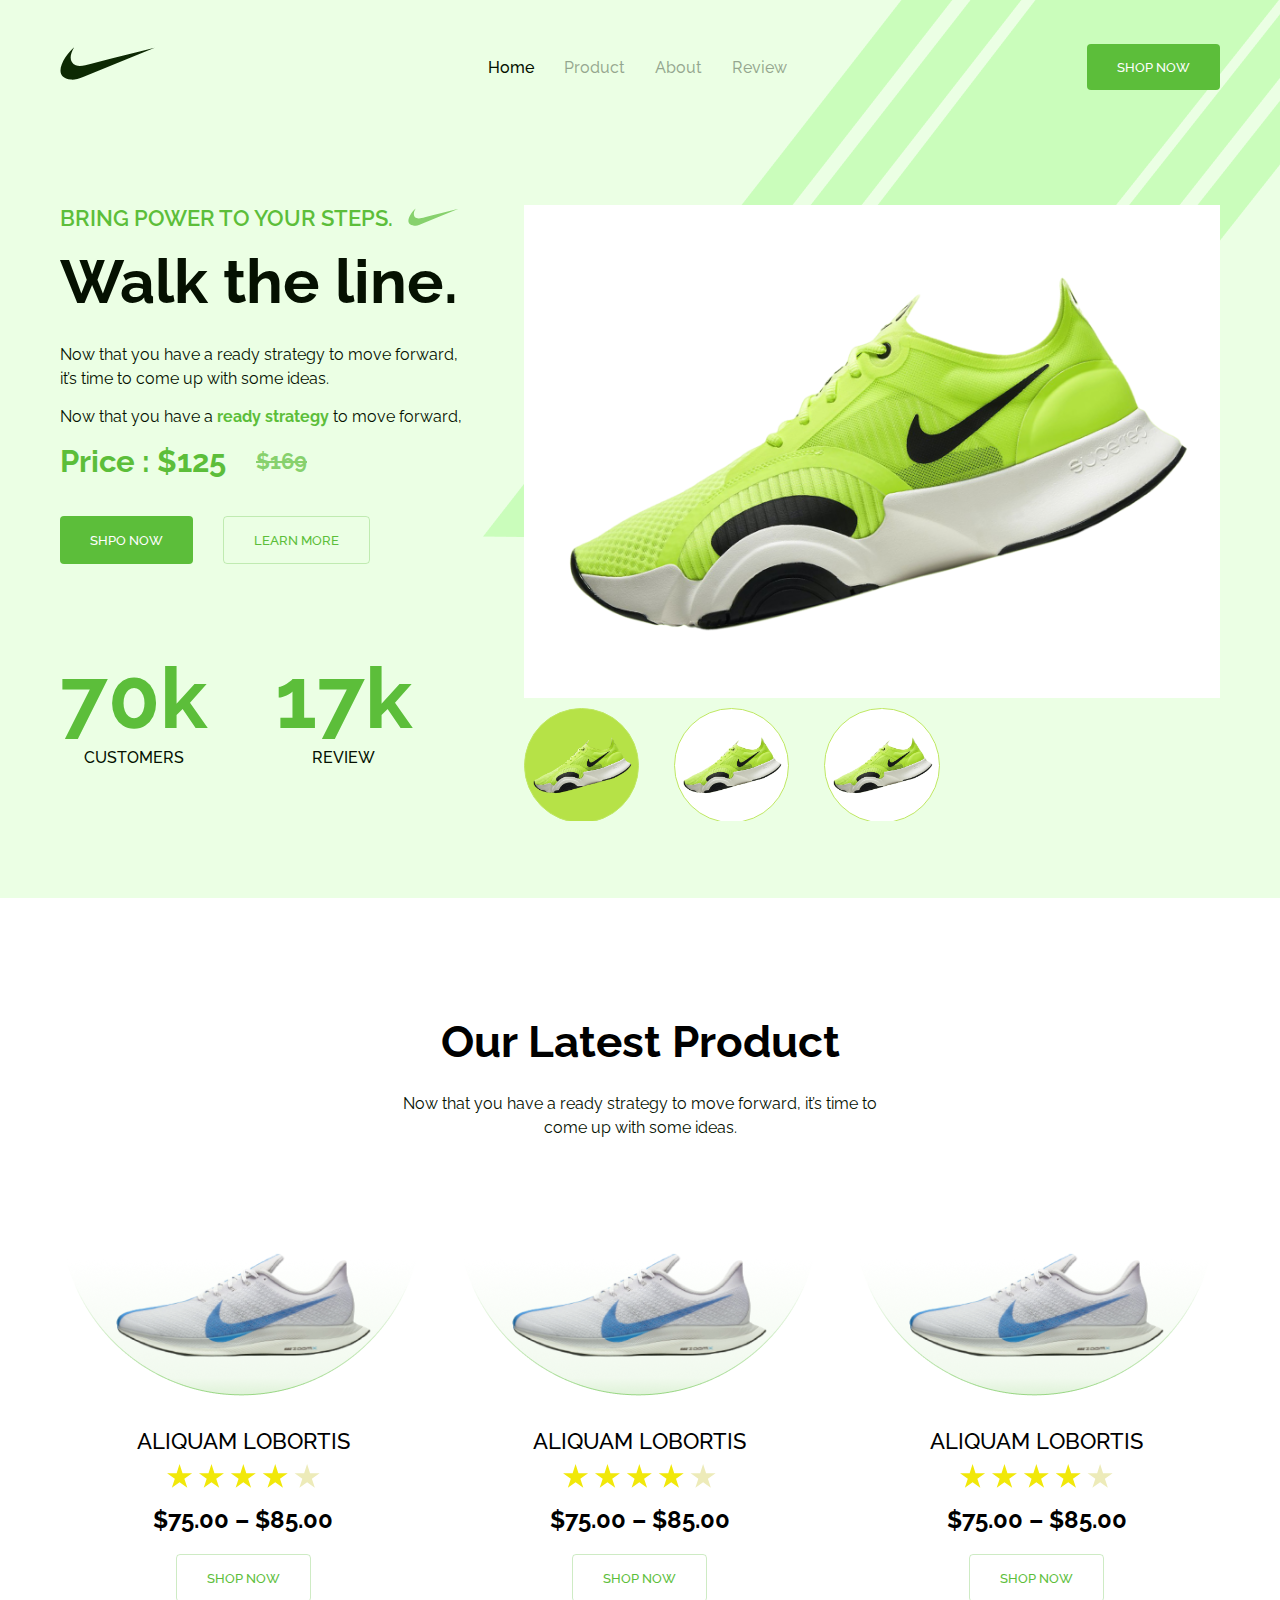
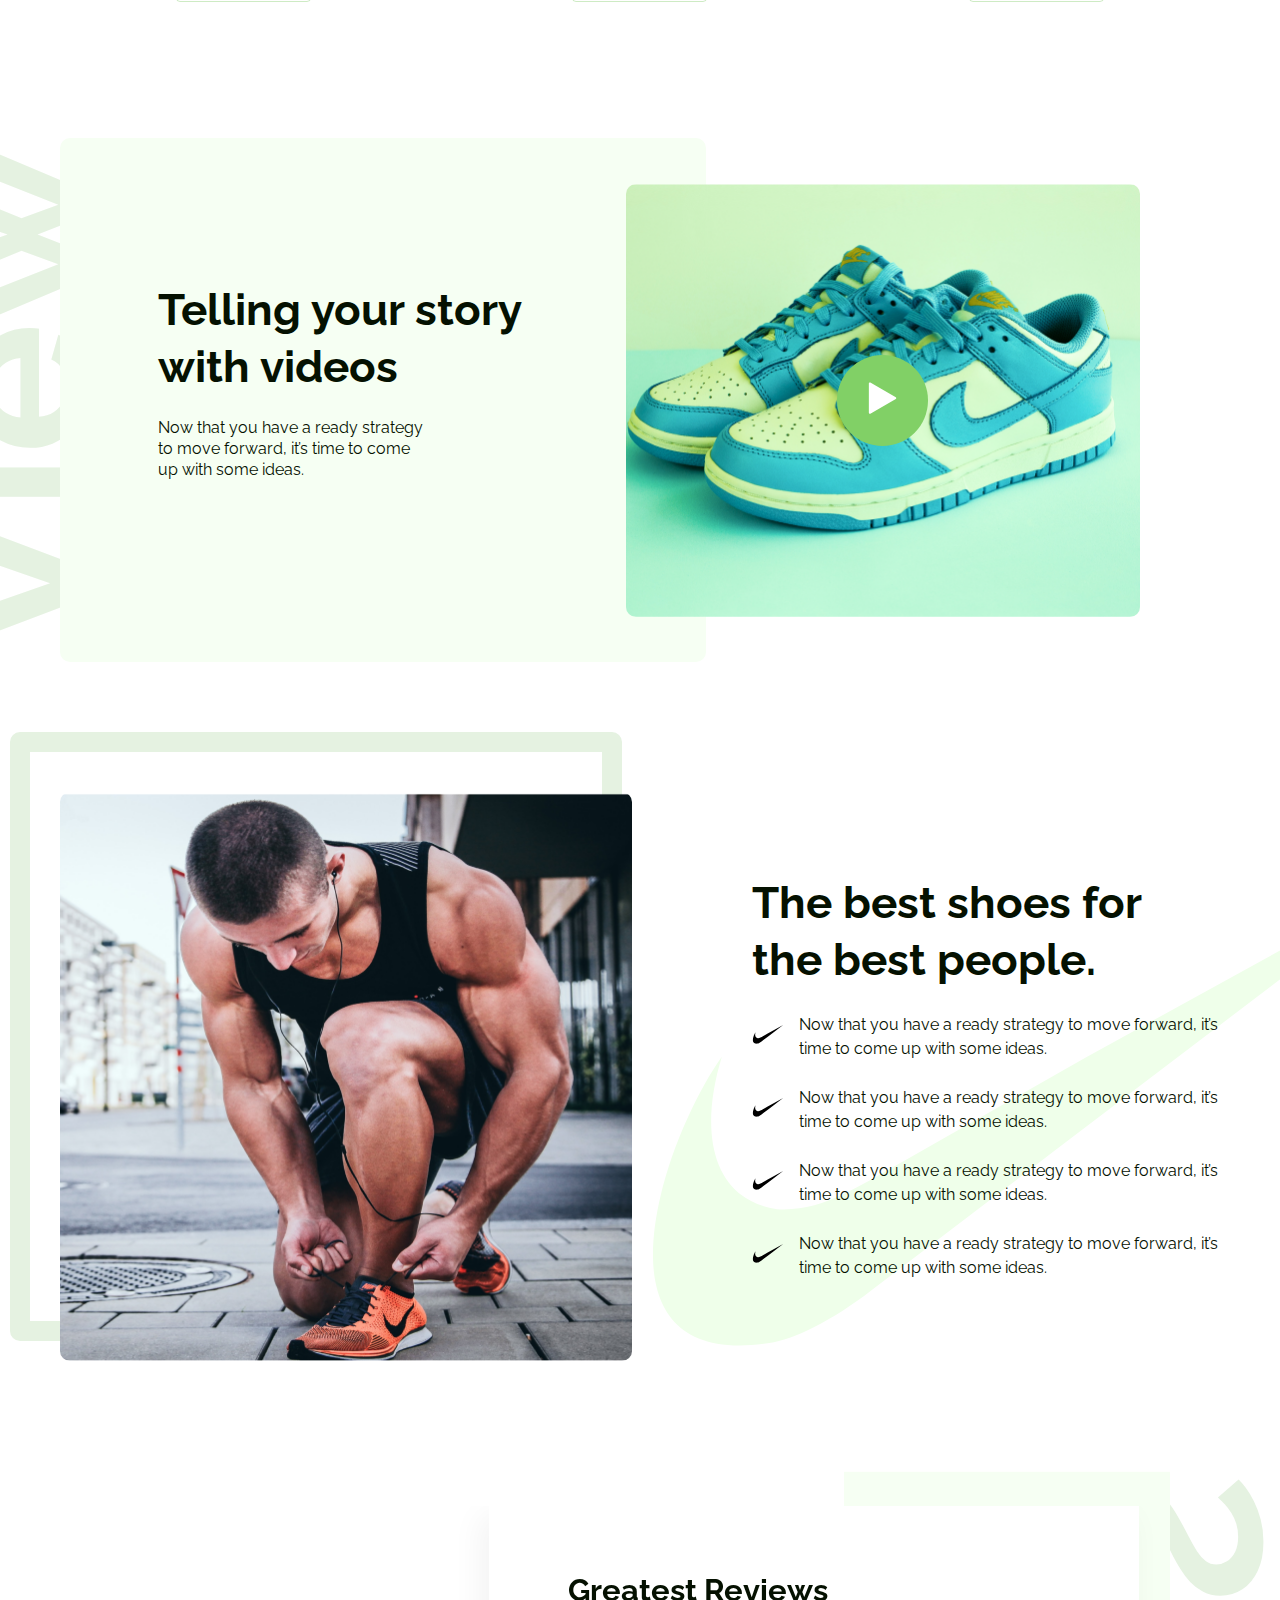
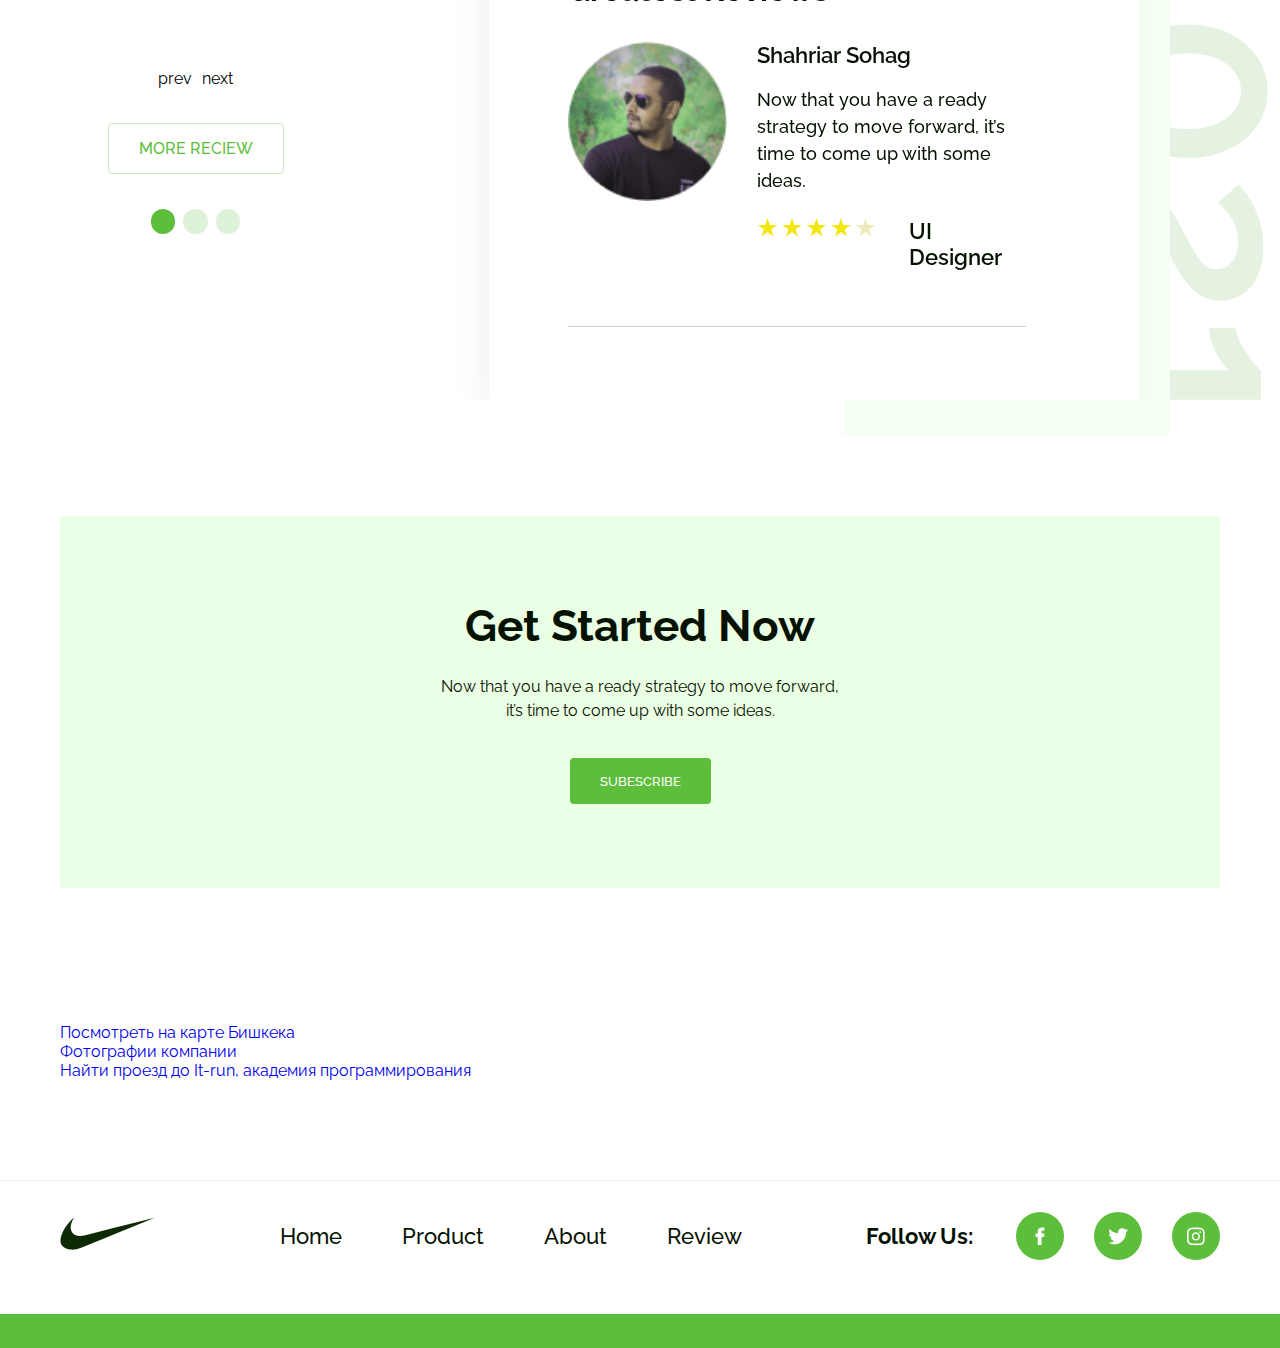
==== index.html @ 2bfaf0e1 "first commit" ====
<!doctype html>
<html lang="en">
<head>
    <meta charset="UTF-8">
    <meta name="viewport"
          content="width=device-width, user-scalable=no, initial-scale=1.0, maximum-scale=1.0, minimum-scale=1.0">
    <meta http-equiv="X-UA-Compatible" content="ie=edge">
    <title>Nike</title>
    <link
            rel="stylesheet"
            href="https://cdn.jsdelivr.net/npm/swiper@10/swiper-bundle.min.css"
    />
    <link rel="stylesheet" href="./src/styles/style.css">
</head>
<body>

<header class="header">
    <div class="container">
        <nav class="header__nav">
            <h1 class="header__title">
                <img src="./src/assets/logo.svg" alt="Nike">
            </h1>

            <div class="header__burger-menu">
                <div class="header__links">
                    <a href="#" class="header__link active">Home</a>
                    <a href="#" class="header__link">Product</a>
                    <a href="#" class="header__link">About</a>
                    <a href="#" class="header__link">Review</a>
                </div>

                <button class="header__btn button">Shop now</button>
            </div>

            <div class="header__burger">
                <span></span>
            </div>
        </nav>
    </div>
</header>

<main>
    <section class="begin">
        <img src="./src/assets/begin-el.png" alt="begin" class="begin__el">
        <div class="container">
            <div class="begin__content">
                <div class="begin__info">
                    <p class="begin__suptitle">
                        Bring power to your steps.
                        <span>
                            <svg width="51" height="18" viewBox="0 0 51 18" fill="none" xmlns="http://www.w3.org/2000/svg">
<path d="M28.6036 6.15476L25.4862 6.97332L16.8365 9.23768C13.7818 9.99351 11.1097 11.0002 8.53487 10.119C5.03484 8.60729 5.09756 4.67446 7.70691 0.490723C3.09351 4.29811 -5.2081 16.473 6.01962 17.7024C7.44974 17.8905 9.99636 17.3887 12.7625 16.2252L25.4862 11.0034L50.5823 0.741621L28.6036 6.15476Z" fill="#87D16D"/>
</svg>

                        </span>
                    </p>
                    <h2 class="begin__title">
                        Walk the line.
                    </h2>
                    <p class="begin__text">
                        Now that you have a ready strategy to move forward, it’s time to come up with some ideas.
                    </p>
                    <p class="begin__text">
                        Now that you have a <span>ready strategy</span> to move forward,
                    </p>
                    <p class="begin__price">
                        Price : $125
                        <span class="begin__price-old">$169</span>
                    </p>

                    <div class="begin__btns">
                        <button class="button">
                            Shpo now
                        </button>
                        <button class="button begin__btn">
                            Learn More
                        </button>
                    </div>

                    <div class="begin__reviews">
                        <p class="begin__review">
                            70k
                            <span>CUSTOMERS</span>
                        </p>
                        <p class="begin__review">
                            17k
                            <span>REVIEW</span>
                        </p>
                    </div>
                </div>
                <div class="begin__swiper">
                    <div style="--swiper-navigation-color: #fff; --swiper-pagination-color: #fff" class="swiper mySwiper2">
                        <div class="swiper-wrapper">
                            <div class="swiper-slide">
                                <img src="./src/assets/nike.png" />
                            </div>
                            <div class="swiper-slide">
                                <img src="./src/assets/nike.png" />
                            </div>
                            <div class="swiper-slide">
                                <img src="./src/assets/nike.png" />
                            </div>
                        </div>
                    </div>
                    <div thumbsSlider="" class="swiper mySwiper">
                        <div class="swiper-wrapper">
                            <div class="swiper-slide">
                                <img src="./src/assets/nike.png" />
                            </div>
                            <div class="swiper-slide">
                                <img src="./src/assets/nike.png" />
                            </div>
                            <div class="swiper-slide">
                                <img src="./src/assets/nike.png" />
                            </div>
                        </div>
                    </div>
                </div>
            </div>
        </div>
    </section>

    <section class="latest">
        <div class="container">

            <h2 class="latest__title">Our Latest Product</h2>
            <p class="latest__text">
                Now that you have a ready strategy to
                move forward, it’s time to <br> come up with some ideas.
            </p>

            <div class="latest__row">

                <div class="latest__card">
                    <div class="latest__card-block">
                        <img src="./src/assets/latest1.png" alt="" class="latest__card-img">
                    </div>
                    <h3 class="latest__card-title">
                        Aliquam lobortis
                    </h3>
                    <img src="./src/assets/latest-review.svg" alt="" class="latest__card-review">
                    <p class="latest__card-prices">
                        $75.00 – $85.00
                    </p>
                    <button class="button begin__btn">
                        shop now
                    </button>
                </div>
                <div class="latest__card">
                    <div class="latest__card-block">
                        <img src="./src/assets/latest1.png" alt="" class="latest__card-img">
                    </div>
                    <h3 class="latest__card-title">
                        Aliquam lobortis
                    </h3>
                    <img src="./src/assets/latest-review.svg" alt="" class="latest__card-review">
                    <p class="latest__card-prices">
                        $75.00 – $85.00
                    </p>
                    <button class="button begin__btn">
                        shop now
                    </button>
                </div>
                <div class="latest__card">
                    <div class="latest__card-block">
                        <img src="./src/assets/latest1.png" alt="" class="latest__card-img">
                    </div>
                    <h3 class="latest__card-title">
                        Aliquam lobortis
                    </h3>
                    <img src="./src/assets/latest-review.svg" alt="" class="latest__card-review">
                    <p class="latest__card-prices">
                        $75.00 – $85.00
                    </p>
                    <button class="button begin__btn">
                        shop now
                    </button>
                </div>

            </div>

        </div>
    </section>

    <section class="view">
        <div class="container">
            <div class="view__content">

                <div class="view__left">
                    <h2 class="view__title">
                        Telling your story with videos
                    </h2>
                    <p class="view__text">
                        Now that you have a ready strategy <br>
                        to move forward, it’s time to come <br>
                        up with some ideas.
                    </p>
                </div>

                <div class="view__right">
                    <div class="view__play">
                        <a href="" >
                            <svg width="29" height="32" viewBox="0 0 29 32" fill="none" xmlns="http://www.w3.org/2000/svg">
<path d="M27.7939 15.2502C28.4606 15.6351 28.4606 16.5973 27.7939 16.9822L2.35185 31.6712C1.68518 32.0561 0.851847 31.575 0.851847 30.8052L0.851848 1.42718C0.851848 0.65738 1.68518 0.176255 2.35185 0.561156L27.7939 15.2502Z" fill="white"/>
</svg>
                        </a>
                    </div>
                </div>

            </div>
        </div>
    </section>

    <section class="best">
        <div class="container">
            <div class="best__row">

                <div class="best__left"></div>

                <div class="best__right">
                    <h2 class="best__title">
                        The best shoes for the best people.
                    </h2>

                    <ul class="best__list">
                        <li class="best__item">
                            <span>
                                <svg width="32" height="20" viewBox="0 0 32 20" fill="none" xmlns="http://www.w3.org/2000/svg">
<path d="M17.9749 8.23615L16.1145 9.29783L10.9514 12.2392C9.12045 13.2499 7.57831 14.3557 5.77382 14.2329C3.267 13.8645 2.63079 11.3291 3.5862 8.19457C1.27957 11.4322 -1.95539 20.6757 5.46358 19.5336C6.414 19.4084 7.96246 18.6483 9.53803 17.4255L16.8077 11.8849L31.1528 0.98075L17.9749 8.23615Z" fill="black"/>
</svg>

                            </span>
                            <p>
                                Now that you have a ready strategy to move forward, it’s time to come up with some ideas.
                            </p>
                        </li>
                        <li class="best__item">
                            <span>
                                <svg width="32" height="20" viewBox="0 0 32 20" fill="none" xmlns="http://www.w3.org/2000/svg">
<path d="M17.9749 8.23615L16.1145 9.29783L10.9514 12.2392C9.12045 13.2499 7.57831 14.3557 5.77382 14.2329C3.267 13.8645 2.63079 11.3291 3.5862 8.19457C1.27957 11.4322 -1.95539 20.6757 5.46358 19.5336C6.414 19.4084 7.96246 18.6483 9.53803 17.4255L16.8077 11.8849L31.1528 0.98075L17.9749 8.23615Z" fill="black"/>
</svg>

                            </span>
                            <p>
                                Now that you have a ready strategy to move forward, it’s time to come up with some ideas.
                            </p>
                        </li>
                        <li class="best__item">
                            <span>
                                <svg width="32" height="20" viewBox="0 0 32 20" fill="none" xmlns="http://www.w3.org/2000/svg">
<path d="M17.9749 8.23615L16.1145 9.29783L10.9514 12.2392C9.12045 13.2499 7.57831 14.3557 5.77382 14.2329C3.267 13.8645 2.63079 11.3291 3.5862 8.19457C1.27957 11.4322 -1.95539 20.6757 5.46358 19.5336C6.414 19.4084 7.96246 18.6483 9.53803 17.4255L16.8077 11.8849L31.1528 0.98075L17.9749 8.23615Z" fill="black"/>
</svg>

                            </span>
                            <p>
                                Now that you have a ready strategy to move forward, it’s time to come up with some ideas.
                            </p>
                        </li>
                        <li class="best__item">
                            <span>
                                <svg width="32" height="20" viewBox="0 0 32 20" fill="none" xmlns="http://www.w3.org/2000/svg">
<path d="M17.9749 8.23615L16.1145 9.29783L10.9514 12.2392C9.12045 13.2499 7.57831 14.3557 5.77382 14.2329C3.267 13.8645 2.63079 11.3291 3.5862 8.19457C1.27957 11.4322 -1.95539 20.6757 5.46358 19.5336C6.414 19.4084 7.96246 18.6483 9.53803 17.4255L16.8077 11.8849L31.1528 0.98075L17.9749 8.23615Z" fill="black"/>
</svg>

                            </span>
                            <p>
                                Now that you have a ready strategy to move forward, it’s time to come up with some ideas.
                            </p>
                        </li>
                    </ul>
                </div>

            </div>
        </div>
    </section>

    <section class="greatest">
        <div class="container">
            <div class="greatest__row">
                <div class="greatest__pagination">
                    <div class="greatest__pagination-btns">
                        <div class="greatest__pagination-prev">
                            prev
                        </div>
                        <div class="greatest__pagination-next">
                            next
                        </div>
                    </div>
                    <div class="button begin__btn">
                        More Reciew
                    </div>
                    <div class="greatest__pagination-doted"></div>
                </div>
                <div class="greatest__block">
                    <div class="swiper mySwiper3">
                        <div class="swiper-wrapper">
                            <div class="swiper-slide">
                                <div class="greatest__info">
                                    <h2 class="greatest__title">
                                        Greatest Reviews
                                    </h2>
                                    <div class="greatest__user">
                                        <img src="./src/assets/user.png" alt="" class="greatest__user-img">
                                        <div class="greatest__user-block">
                                            <h3 class="greatest__user-name">
                                                Shahriar Sohag
                                            </h3>
                                            <p class="greatest__user-desc">
                                                Now that you have a ready strategy to move forward, it’s time to come up
                                                with some ideas.
                                            </p>
                                            <p class="greatest__user-exp">
                                    <span>
                                        <svg width="119" height="21" viewBox="0 0 119 21" fill="none"
                                             xmlns="http://www.w3.org/2000/svg">
<path d="M10.4937 0.103516L12.7626 7.08657L20.105 7.08657L14.1649 11.4023L16.4338 18.3854L10.4937 14.0696L4.55353 18.3854L6.82246 11.4023L0.882317 7.08657L8.22474 7.08657L10.4937 0.103516Z"
      fill="#F1E809"/>
<path d="M34.9951 0.103516L37.2641 7.08657L44.6065 7.08657L38.6663 11.4023L40.9353 18.3854L34.9951 14.0696L29.055 18.3854L31.3239 11.4023L25.3838 7.08657L32.7262 7.08657L34.9951 0.103516Z"
      fill="#F1E809"/>
<path d="M59.4961 0.103516L61.765 7.08657L69.1075 7.08657L63.1673 11.4023L65.4363 18.3854L59.4961 14.0696L53.556 18.3854L55.8249 11.4023L49.8848 7.08657L57.2272 7.08657L59.4961 0.103516Z"
      fill="#F1E809"/>
<path d="M83.9976 0.103516L86.2665 7.08657L93.6089 7.08657L87.6688 11.4023L89.9377 18.3854L83.9976 14.0696L78.0574 18.3854L80.3264 11.4023L74.3862 7.08657L81.7286 7.08657L83.9976 0.103516Z"
      fill="#F1E809"/>
<path d="M108.499 0.103516L110.768 7.08657L118.11 7.08657L112.17 11.4023L114.439 18.3854L108.499 14.0696L102.559 18.3854L104.828 11.4023L98.8877 7.08657L106.23 7.08657L108.499 0.103516Z"
      fill="#EDEBB9"/>
</svg>
</span>
                                                UI Designer
                                            </p>
                                        </div>
                                    </div>
                                </div>
                            </div>
                            <div class="swiper-slide">
                                <div class="greatest__info">
                                    <h2 class="greatest__title">
                                        Greatest Reviews
                                    </h2>
                                    <div class="greatest__user">
                                        <img src="./src/assets/user.png" alt="" class="greatest__user-img">
                                        <div class="greatest__user-block">
                                            <h3 class="greatest__user-name">
                                                Shahriar Sohag
                                            </h3>
                                            <p class="greatest__user-desc">
                                                Now that you have a ready strategy to move forward, it’s time to come up
                                                with some ideas.
                                            </p>
                                            <p class="greatest__user-exp">
                                    <span>
                                        <svg width="119" height="21" viewBox="0 0 119 21" fill="none"
                                             xmlns="http://www.w3.org/2000/svg">
<path d="M10.4937 0.103516L12.7626 7.08657L20.105 7.08657L14.1649 11.4023L16.4338 18.3854L10.4937 14.0696L4.55353 18.3854L6.82246 11.4023L0.882317 7.08657L8.22474 7.08657L10.4937 0.103516Z"
      fill="#F1E809"/>
<path d="M34.9951 0.103516L37.2641 7.08657L44.6065 7.08657L38.6663 11.4023L40.9353 18.3854L34.9951 14.0696L29.055 18.3854L31.3239 11.4023L25.3838 7.08657L32.7262 7.08657L34.9951 0.103516Z"
      fill="#F1E809"/>
<path d="M59.4961 0.103516L61.765 7.08657L69.1075 7.08657L63.1673 11.4023L65.4363 18.3854L59.4961 14.0696L53.556 18.3854L55.8249 11.4023L49.8848 7.08657L57.2272 7.08657L59.4961 0.103516Z"
      fill="#F1E809"/>
<path d="M83.9976 0.103516L86.2665 7.08657L93.6089 7.08657L87.6688 11.4023L89.9377 18.3854L83.9976 14.0696L78.0574 18.3854L80.3264 11.4023L74.3862 7.08657L81.7286 7.08657L83.9976 0.103516Z"
      fill="#F1E809"/>
<path d="M108.499 0.103516L110.768 7.08657L118.11 7.08657L112.17 11.4023L114.439 18.3854L108.499 14.0696L102.559 18.3854L104.828 11.4023L98.8877 7.08657L106.23 7.08657L108.499 0.103516Z"
      fill="#EDEBB9"/>
</svg>
</span>
                                                UI Designer
                                            </p>
                                        </div>
                                    </div>
                                </div>
                            </div>
                            <div class="swiper-slide">
                                <div class="greatest__info">
                                    <h2 class="greatest__title">
                                        Greatest Reviews
                                    </h2>
                                    <div class="greatest__user">
                                        <img src="./src/assets/user.png" alt="" class="greatest__user-img">
                                        <div class="greatest__user-block">
                                            <h3 class="greatest__user-name">
                                                Shahriar Sohag
                                            </h3>
                                            <p class="greatest__user-desc">
                                                Now that you have a ready strategy to move forward, it’s time to come up
                                                with some ideas.
                                            </p>
                                            <p class="greatest__user-exp">
                                    <span>
                                        <svg width="119" height="21" viewBox="0 0 119 21" fill="none"
                                             xmlns="http://www.w3.org/2000/svg">
<path d="M10.4937 0.103516L12.7626 7.08657L20.105 7.08657L14.1649 11.4023L16.4338 18.3854L10.4937 14.0696L4.55353 18.3854L6.82246 11.4023L0.882317 7.08657L8.22474 7.08657L10.4937 0.103516Z"
      fill="#F1E809"/>
<path d="M34.9951 0.103516L37.2641 7.08657L44.6065 7.08657L38.6663 11.4023L40.9353 18.3854L34.9951 14.0696L29.055 18.3854L31.3239 11.4023L25.3838 7.08657L32.7262 7.08657L34.9951 0.103516Z"
      fill="#F1E809"/>
<path d="M59.4961 0.103516L61.765 7.08657L69.1075 7.08657L63.1673 11.4023L65.4363 18.3854L59.4961 14.0696L53.556 18.3854L55.8249 11.4023L49.8848 7.08657L57.2272 7.08657L59.4961 0.103516Z"
      fill="#F1E809"/>
<path d="M83.9976 0.103516L86.2665 7.08657L93.6089 7.08657L87.6688 11.4023L89.9377 18.3854L83.9976 14.0696L78.0574 18.3854L80.3264 11.4023L74.3862 7.08657L81.7286 7.08657L83.9976 0.103516Z"
      fill="#F1E809"/>
<path d="M108.499 0.103516L110.768 7.08657L118.11 7.08657L112.17 11.4023L114.439 18.3854L108.499 14.0696L102.559 18.3854L104.828 11.4023L98.8877 7.08657L106.23 7.08657L108.499 0.103516Z"
      fill="#EDEBB9"/>
</svg>
</span>
                                                UI Designer
                                            </p>
                                        </div>
                                    </div>
                                </div>
                            </div>
                        </div>
                    </div>
                </div>
            </div>
        </div>
    </section>

    <section class="started">
        <div class="container">
            <div class="started__content">
                <h2 class="started__title">
                    Get Started Now
                </h2>
                <p class="started__text">
                    Now that you have a ready strategy to move forward, <br>
                    it’s time to come up with some ideas.
                </p>
                <button class="button">
                    sUBESCRIBE
                </button>
            </div>
        </div>
    </section>

    <section class="map">
        <div class="container">
            <a class="dg-widget-link" href="http://2gis.kg/bishkek/firm/70000001034292853/center/74.59814798086883,42.883262676688226/zoom/14?utm_medium=widget-source&utm_campaign=firmsonmap&utm_source=bigMap">Посмотреть на карте Бишкека</a><div class="dg-widget-link"><a href="http://2gis.kg/bishkek/firm/70000001034292853/photos/70000001034292853/center/74.59814798086883,42.883262676688226/zoom/17?utm_medium=widget-source&utm_campaign=firmsonmap&utm_source=photos">Фотографии компании</a></div><div class="dg-widget-link"><a href="http://2gis.kg/bishkek/center/74.595474,42.878904/zoom/14/routeTab/rsType/bus/to/74.595474,42.878904╎It-run, академия программирования?utm_medium=widget-source&utm_campaign=firmsonmap&utm_source=route">Найти проезд до It-run, академия программирования</a></div><script charset="utf-8" src="https://widgets.2gis.com/js/DGWidgetLoader.js"></script><script charset="utf-8">new DGWidgetLoader({"width":"100%","height":600,"borderColor":"#a3a3a3","pos":{"lat":42.883262676688226,"lon":74.59814798086883,"zoom":14},"opt":{"city":"bishkek"},"org":[{"id":"70000001034292853"}]});</script><noscript style="color:#c00;font-size:16px;font-weight:bold;">Виджет карты использует JavaScript. Включите его в настройках вашего браузера.</noscript>
        </div>
    </section>
</main>

<footer class="footer">
    <div class="container">
        <nav class="footer__nav">
            <h2 class="footer__title">
                <img src="./src/assets/logo.svg" alt="logo">
            </h2>

            <div class="footer__menu">
                <a href="" class="footer__link">
                    Home
                </a>
                <a href="" class="footer__link">
                    Product
                </a>
                <a href="" class="footer__link">
                    About
                </a>
                <a href="" class="footer__link">
                    Review
                </a>
            </div>

            <div class="footer__media">
                <p class="footer__media-title">
                    Follow Us:
                </p>
                <div class="footer__media-icons">
                    <a href="" class="footer__media-icon">
                        <svg width="10" height="19" viewBox="0 0 10 19" fill="none" xmlns="http://www.w3.org/2000/svg">
                            <path d="M0.809858 9.88221H2.7332V17.8003C2.7332 17.9566 2.85987 18.0833 3.01621 18.0833H6.2773C6.43363 18.0833 6.56031 17.9566 6.56031 17.8003V9.9195H8.77135C8.91512 9.9195 9.03607 9.81162 9.05249 9.66882L9.3883 6.75378C9.39752 6.67357 9.37211 6.59326 9.31845 6.53309C9.26474 6.47287 9.18788 6.4384 9.10722 6.4384H6.56042V4.61111C6.56042 4.06027 6.85701 3.78095 7.44203 3.78095C7.5254 3.78095 9.10722 3.78095 9.10722 3.78095C9.26355 3.78095 9.39022 3.65422 9.39022 3.49794V0.822206C9.39022 0.665876 9.26355 0.539204 9.10722 0.539204H6.81235C6.79616 0.538411 6.76022 0.537109 6.70724 0.537109C6.30906 0.537109 4.925 0.615275 3.83171 1.62107C2.62034 2.73565 2.78873 4.07017 2.82897 4.30156V6.43834H0.809858C0.653528 6.43834 0.526855 6.56501 0.526855 6.72135V9.59914C0.526855 9.75548 0.653528 9.88221 0.809858 9.88221Z" fill="white"/>
                        </svg>

                    </a>
                    <a href="" class="footer__media-icon">
                        <svg width="21" height="17" viewBox="0 0 21 17" fill="none" xmlns="http://www.w3.org/2000/svg">
                            <path d="M20.0716 2.23081C19.3345 2.55415 18.549 2.76847 17.7302 2.87253C18.5726 2.36956 19.2155 1.57917 19.5178 0.626498C18.7324 1.09478 17.8652 1.42556 16.941 1.61014C16.1952 0.816042 15.1323 0.324219 13.9727 0.324219C11.723 0.324219 9.91179 2.15028 9.91179 4.38888C9.91179 4.71098 9.93904 5.0207 10.0059 5.31554C6.6276 5.15078 3.63825 3.5316 1.63008 1.06505C1.27948 1.67333 1.07383 2.36956 1.07383 3.11906C1.07383 4.5264 1.79856 5.77392 2.87884 6.49617C2.22596 6.48378 1.58548 6.29423 1.04286 5.99567C1.04286 6.00806 1.04286 6.02416 1.04286 6.04027C1.04286 8.015 2.45144 9.65523 4.29856 10.0331C3.96779 10.1235 3.60728 10.1669 3.23315 10.1669C2.97299 10.1669 2.71035 10.152 2.46382 10.0975C2.99033 11.7068 4.48439 12.8899 6.2609 12.9283C4.87834 14.0098 3.12289 14.6614 1.2225 14.6614C0.889246 14.6614 0.569623 14.6466 0.25 14.6057C2.05005 15.7665 4.18335 16.4293 6.48389 16.4293C13.9616 16.4293 18.0498 10.235 18.0498 4.86584C18.0498 4.68621 18.0436 4.51277 18.0349 4.34057C18.8414 3.76822 19.5191 3.0534 20.0716 2.23081Z" fill="white"/>
                        </svg>


                    </a>
                    <a href="" class="footer__media-icon">
                        <svg width="18" height="19" viewBox="0 0 18 19" fill="none" xmlns="http://www.w3.org/2000/svg">
                            <path d="M17.6182 5.75306C17.577 4.81817 17.4258 4.17544 17.2092 3.61851C16.9858 3.02734 16.6421 2.49806 16.1917 2.05807C15.7518 1.61124 15.219 1.26403 14.6347 1.0441C14.0745 0.82753 13.4351 0.676347 12.5003 0.635127C11.5584 0.590417 11.2594 0.580078 8.87052 0.580078C6.48166 0.580078 6.18265 0.590417 5.24427 0.631636C4.30938 0.672856 3.66665 0.824173 3.10985 1.04061C2.51855 1.26403 1.98927 1.60775 1.54928 2.05807C1.10245 2.49806 0.755372 3.03083 0.535311 3.61515C0.318741 4.17544 0.167557 4.81468 0.126338 5.74957C0.0816275 6.69144 0.0712891 6.99045 0.0712891 9.37931C0.0712891 11.7682 0.0816275 12.0672 0.122847 13.0056C0.164067 13.9404 0.315384 14.5832 0.531954 15.1401C0.755372 15.7313 1.10245 16.2606 1.54928 16.7005C1.98927 17.1474 2.52204 17.4946 3.10636 17.7145C3.66665 17.9311 4.30589 18.0823 5.24092 18.1235C6.17916 18.1648 6.47831 18.175 8.86716 18.175C11.256 18.175 11.555 18.1648 12.4934 18.1235C13.4283 18.0823 14.071 17.9311 14.6278 17.7145C15.8103 17.2573 16.7452 16.3224 17.2024 15.1401C17.4188 14.5798 17.5701 13.9404 17.6113 13.0056C17.6526 12.0672 17.6629 11.7682 17.6629 9.37931C17.6629 6.99045 17.6594 6.69144 17.6182 5.75306ZM16.0337 12.9368C15.9959 13.7961 15.8515 14.2601 15.7312 14.5695C15.4356 15.336 14.8272 15.9444 14.0607 16.24C13.7513 16.3603 13.284 16.5046 12.428 16.5424C11.5 16.5837 11.2216 16.5939 8.87401 16.5939C6.52637 16.5939 6.24455 16.5837 5.31986 16.5424C4.46056 16.5046 3.99654 16.3603 3.68719 16.24C3.30575 16.099 2.95854 15.8756 2.67671 15.5834C2.38455 15.2981 2.16113 14.9544 2.02015 14.573C1.89985 14.2636 1.75552 13.7961 1.71779 12.9403C1.67643 12.0123 1.66623 11.7338 1.66623 9.38615C1.66623 7.03852 1.67643 6.7567 1.71779 5.83214C1.75552 4.97284 1.89985 4.50882 2.02015 4.19947C2.16113 3.81789 2.38455 3.47082 2.6802 3.18886C2.96538 2.8967 3.3091 2.67328 3.69069 2.53243C4.00003 2.41213 4.46755 2.2678 5.32335 2.22993C6.2514 2.18871 6.52987 2.17838 8.87736 2.17838C11.2285 2.17838 11.5068 2.18871 12.4315 2.22993C13.2908 2.2678 13.7548 2.41213 14.0642 2.53243C14.4456 2.67328 14.7928 2.8967 15.0747 3.18886C15.3668 3.47417 15.5902 3.81789 15.7312 4.19947C15.8515 4.50882 15.9959 4.9762 16.0337 5.83214C16.0749 6.76019 16.0853 7.03852 16.0853 9.38615C16.0853 11.7338 16.0749 12.0088 16.0337 12.9368Z" fill="white"/>
                            <path d="M8.87032 5.26953C6.60261 5.26953 4.7627 7.10932 4.7627 9.37715C4.7627 11.645 6.60261 13.4848 8.87032 13.4848C11.1382 13.4848 12.9779 11.645 12.9779 9.37715C12.9779 7.10932 11.1382 5.26953 8.87032 5.26953ZM8.87032 12.0417C7.39914 12.0417 6.20581 10.8485 6.20581 9.37715C6.20581 7.90586 7.39914 6.71264 8.87032 6.71264C10.3416 6.71264 11.5348 7.90586 11.5348 9.37715C11.5348 10.8485 10.3416 12.0417 8.87032 12.0417Z" fill="white"/>
                            <path d="M14.0992 5.10738C14.0992 5.63694 13.6698 6.06632 13.1401 6.06632C12.6105 6.06632 12.1812 5.63694 12.1812 5.10738C12.1812 4.5777 12.6105 4.14844 13.1401 4.14844C13.6698 4.14844 14.0992 4.5777 14.0992 5.10738Z" fill="white"/>
                        </svg>


                    </a>
                </div>
            </div>
        </nav>
    </div>
    <div class="footer__line"></div>
</footer>



<div class="overlay">
    <form class="form" action="https://api.sheetmonkey.io/form/vY4TmLmor1Yan5opA9bRRq" method="POST">
        <span class="close">x</span>
        <label>
            <input type="text" id="name" name="name">
        </label>
        <label>
            <input type="tel" id="tel" name="tel">
        </label>
        <button class="button" type="submit">
            Отправить
        </button>
    </form>
</div>

<script src="https://cdn.jsdelivr.net/npm/swiper@10/swiper-bundle.min.js"></script>
<script src="./src/js/index.js"></script>
</body>
</html>
---- src/styles/style.css ----
@import url("https://fonts.googleapis.com/css2?family=Raleway:wght@400;500;600;700;800;900&display=swap");
* {
  margin: 0;
  padding: 0;
  -webkit-box-sizing: border-box;
          box-sizing: border-box;
  text-decoration: none;
  list-style-type: none;
  -webkit-transition: 0.5s;
  transition: 0.5s;
  font-family: "Raleway", sans-serif;
}

.container {
  max-width: 1200px;
  width: 100%;
  margin: 0 auto;
  padding: 0 20px;
}

.button {
  padding: 15px 30px;
  background: #5CBE3A;
  border-radius: 4px;
  border: none;
  color: #fff;
  text-transform: uppercase;
  font-weight: 500;
  cursor: pointer;
}

.overlay {
  width: 100%;
  height: 100%;
  position: fixed;
  top: 0;
  left: 0;
  display: none;
  -webkit-box-pack: center;
      -ms-flex-pack: center;
          justify-content: center;
  -webkit-box-align: center;
      -ms-flex-align: center;
          align-items: center;
  z-index: 99;
  background: rgba(92, 190, 58, 0.3764705882);
}

.form {
  width: 450px;
  background: #fff;
  border-radius: 20px;
  padding: 40px 50px;
  display: -webkit-box;
  display: -ms-flexbox;
  display: flex;
  -webkit-box-orient: vertical;
  -webkit-box-direction: normal;
      -ms-flex-direction: column;
          flex-direction: column;
  row-gap: 15px;
  position: relative;
}
.form input {
  width: 100%;
  height: 40px;
  border-radius: 10px;
  padding-left: 15px;
}
.form .close {
  position: absolute;
  top: 15px;
  right: 20px;
  font-size: 20px;
  cursor: pointer;
}

.map {
  padding-bottom: 100px;
}

.header {
  position: absolute;
  width: 100%;
  top: 44px;
  z-index: 99;
}
.header__burger-menu {
  display: -webkit-box;
  display: -ms-flexbox;
  display: flex;
  -webkit-column-gap: 300px;
     -moz-column-gap: 300px;
          column-gap: 300px;
  -webkit-box-align: center;
      -ms-flex-align: center;
          align-items: center;
}
.header__nav {
  display: -webkit-box;
  display: -ms-flexbox;
  display: flex;
  -webkit-box-align: center;
      -ms-flex-align: center;
          align-items: center;
  -webkit-box-pack: justify;
      -ms-flex-pack: justify;
          justify-content: space-between;
}
.header__links {
  display: -webkit-box;
  display: -ms-flexbox;
  display: flex;
  -webkit-column-gap: 30px;
     -moz-column-gap: 30px;
          column-gap: 30px;
}
.header__link {
  color: rgba(5, 17, 1, 0.3764705882);
  font-weight: 500;
}
.header__link.active {
  color: #051101;
}
.header__burger {
  width: 50px;
  height: 40px;
  display: none;
  -webkit-box-pack: center;
      -ms-flex-pack: center;
          justify-content: center;
  -webkit-box-align: center;
      -ms-flex-align: center;
          align-items: center;
}
.header__burger span {
  width: 100%;
  height: 3px;
  background: #000;
  position: relative;
}
.header__burger span::before {
  content: "";
  width: 100%;
  height: 3px;
  background: #000;
  position: absolute;
  top: -10px;
}
.header__burger span::after {
  content: "";
  width: 100%;
  height: 3px;
  background: #000;
  position: absolute;
  top: 10px;
}

@media (max-width: 992px) {
  .header__burger-menu {
    position: absolute;
    top: -100%;
    left: 0;
    -webkit-transform: translateY(-110%);
            transform: translateY(-110%);
    -webkit-transition: 1s;
    transition: 1s;
    background: #fff;
    padding: 40px;
    width: 100%;
    -webkit-column-gap: 40px;
       -moz-column-gap: 40px;
            column-gap: 40px;
    -webkit-box-pack: center;
        -ms-flex-pack: center;
            justify-content: center;
    border-radius: 0 0 30px 30px;
  }
  .header__burger-menu.active {
    top: -30%;
    -webkit-transform: translateY(-30%);
            transform: translateY(-30%);
  }
  .header__burger {
    display: -webkit-box;
    display: -ms-flexbox;
    display: flex;
  }
  .header__burger.active span {
    height: 0;
  }
  .header__burger.active span::before {
    -webkit-transform: rotate(-45deg);
            transform: rotate(-45deg);
    top: 0;
    width: 80%;
  }
  .header__burger.active span::after {
    -webkit-transform: rotate(45deg);
            transform: rotate(45deg);
    top: 0;
    width: 80%;
  }
}
@media (max-width: 676px) {
  .header__burger-menu {
    -webkit-box-orient: vertical;
    -webkit-box-direction: normal;
        -ms-flex-direction: column;
            flex-direction: column;
    row-gap: 20px;
  }
}
.begin {
  padding: 205px 0 77px;
  background: #EBFFE4;
  position: relative;
}
.begin__swiper {
  width: 60%;
}
.begin__swiper .swiper {
  width: 100%;
  height: 100%;
}
.begin__swiper .swiper-slide {
  text-align: center;
  font-size: 18px;
  background: #fff;
  display: -webkit-box;
  display: -ms-flexbox;
  display: flex;
  -webkit-box-pack: center;
      -ms-flex-pack: center;
          justify-content: center;
  -webkit-box-align: center;
      -ms-flex-align: center;
          align-items: center;
}
.begin__swiper .swiper-slide img {
  display: block;
  width: 100%;
  height: 100%;
  -o-object-fit: cover;
     object-fit: cover;
}
.begin__swiper .swiper {
  width: 100%;
  height: 300px;
  margin-left: auto;
  margin-right: auto;
}
.begin__swiper .swiper-slide {
  background-size: cover;
  background-position: center;
}
.begin__swiper .mySwiper2 {
  height: 80%;
  width: 100%;
}
.begin__swiper .mySwiper {
  height: 20%;
  -webkit-box-sizing: border-box;
          box-sizing: border-box;
  padding: 10px 0;
}
.begin__swiper .mySwiper .swiper-slide {
  width: 115.206px !important;
  height: 115.206px !important;
  border-radius: 50% !important;
  border: 1px solid #bee761 !important;
}
.begin__swiper .mySwiper .swiper-slide-thumb-active {
  background: #b6e247;
}
.begin__swiper .mySwiper .swiper-slide img {
  display: block;
  width: 100%;
  height: 100%;
  -o-object-fit: contain;
     object-fit: contain;
}
.begin__el {
  position: absolute;
  top: 0;
  right: 0;
}
.begin__content {
  display: -webkit-box;
  display: -ms-flexbox;
  display: flex;
  -webkit-column-gap: 50px;
     -moz-column-gap: 50px;
          column-gap: 50px;
}
.begin__info {
  width: 40%;
}
.begin__suptitle {
  color: #5CBE3A;
  font-size: 22px;
  font-weight: 600;
  text-transform: uppercase;
  display: -webkit-box;
  display: -ms-flexbox;
  display: flex;
  -webkit-column-gap: 15px;
     -moz-column-gap: 15px;
          column-gap: 15px;
}
.begin__title {
  color: #051101;
  font-size: 61px;
  font-weight: 700;
  margin: 15px 0 26px;
}
.begin__text {
  color: #051101;
  font-weight: 400;
  line-height: 150%;
  margin-bottom: 14px;
}
.begin__text span {
  color: #5CBE3A;
  font-weight: 700;
}
.begin__price {
  color: #5CBE3A;
  font-size: 31px;
  font-weight: 700;
  display: -webkit-box;
  display: -ms-flexbox;
  display: flex;
  -webkit-box-align: center;
      -ms-flex-align: center;
          align-items: center;
  -webkit-column-gap: 30px;
     -moz-column-gap: 30px;
          column-gap: 30px;
}
.begin__price-old {
  color: #87D16D;
  font-size: 22px;
  font-weight: 700;
  text-decoration: line-through;
}
.begin__btns {
  display: -webkit-box;
  display: -ms-flexbox;
  display: flex;
  -webkit-column-gap: 30px;
     -moz-column-gap: 30px;
          column-gap: 30px;
  margin: 37px 0 84px;
}
.begin__btn {
  border: 1px solid rgba(92, 190, 58, 0.3);
  background: transparent;
  color: #5CBE3A;
}
.begin__reviews {
  display: -webkit-box;
  display: -ms-flexbox;
  display: flex;
  -webkit-column-gap: 68px;
     -moz-column-gap: 68px;
          column-gap: 68px;
}
.begin__review {
  color: #5CBE3A;
  font-size: 85px;
  font-weight: 700;
  display: -webkit-box;
  display: -ms-flexbox;
  display: flex;
  -webkit-box-orient: vertical;
  -webkit-box-direction: normal;
      -ms-flex-direction: column;
          flex-direction: column;
}
.begin__review span {
  color: #051101;
  text-align: center;
  font-size: 16px;
  font-weight: 500;
}

@media (max-width: 1024px) {
  .begin__info {
    width: 50%;
  }
  .begin__swiper {
    width: 50%;
  }
  .begin__swiper .mySwiper {
    display: none;
  }
  .begin__swiper .mySwiper2 .swiper-slide img {
    -o-object-fit: contain;
       object-fit: contain;
  }
  .begin__el {
    width: 60%;
  }
}
@media (max-width: 992px) {
  .begin__btns {
    margin: 37px 0;
  }
}
@media (max-width: 886px) {
  .begin {
    padding: 170px 0 77px;
  }
  .begin__el {
    display: none;
  }
  .begin__swiper {
    width: 40%;
  }
  .begin__info {
    width: 60%;
  }
}
@media (max-width: 768px) {
  .begin__swiper {
    display: none;
  }
  .begin__info {
    width: 100%;
    text-align: center;
  }
  .begin__btns, .begin__reviews, .begin__price, .begin__suptitle {
    -webkit-box-pack: center;
        -ms-flex-pack: center;
            justify-content: center;
  }
}
@media (max-width: 425px) {
  .begin__suptitle {
    font-size: 19px;
  }
  .begin__title {
    font-size: 58px;
  }
}
@media (max-width: 375px) {
  .begin__suptitle {
    font-size: 16px;
  }
  .begin__title {
    font-size: 48px;
  }
}
.latest {
  padding: 118px 0 136px;
}
.latest__title {
  text-align: center;
  font-size: 44px;
  font-weight: 700;
}
.latest__text {
  color: #051101;
  text-align: center;
  font-weight: 400;
  line-height: 150%;
  margin: 25px 0 99px;
}
.latest__row {
  display: -webkit-box;
  display: -ms-flexbox;
  display: flex;
  -webkit-column-gap: 30px;
     -moz-column-gap: 30px;
          column-gap: 30px;
}
.latest__card {
  width: calc(33.33333% - 20px);
  text-align: center;
}
.latest__card-block {
  position: relative;
}
.latest__card-block::before {
  content: "";
  background: url("../assets/latest-block.png");
  width: 100%;
  height: 400px;
  position: absolute;
  left: 0;
  bottom: -40px;
}
.latest__card-title {
  font-size: 22px;
  font-weight: 500;
  text-transform: uppercase;
  margin: 35px 0 10px;
}
.latest__card-prices {
  font-size: 24px;
  font-weight: 700;
  margin: 10px 0 20px;
}
.latest__card-img {
  width: 295px;
  height: 150px;
}

@media (max-width: 1024px) {
  .latest__card-block::before {
    left: -50%;
    -webkit-transform: translateX(40%);
            transform: translateX(40%);
  }
}
@media (max-width: 992px) {
  .latest__card-block::before {
    display: none;
  }
}
@media (max-width: 886px) {
  .latest__card-img {
    width: 100%;
  }
}
@media (max-width: 768px) {
  .latest__row {
    -ms-flex-wrap: wrap;
        flex-wrap: wrap;
    -webkit-box-pack: center;
        -ms-flex-pack: center;
            justify-content: center;
    row-gap: 30px;
  }
  .latest__card {
    width: calc(50% - 15px);
  }
  .latest__card-img {
    width: 229px;
  }
}
@media (max-width: 500px) {
  .latest__text {
    font-size: 15px;
  }
  .latest__card {
    width: 100%;
  }
  .latest__card-img {
    width: 70%;
  }
}
.view {
  padding-bottom: 130px;
}
.view__content {
  display: -webkit-box;
  display: -ms-flexbox;
  display: flex;
  -webkit-box-align: center;
      -ms-flex-align: center;
          align-items: center;
}
.view__left {
  width: 60%;
  border-radius: 10px;
  background: #F6FFF3;
  padding: 143px 158px 182px 98px;
  position: relative;
}
.view__left::before {
  content: "view";
  color: #E5F2E1;
  font-size: 218.216px;
  font-weight: 700;
  text-transform: capitalize;
  position: absolute;
  top: 50%;
  left: -50%;
  -webkit-transform: translate(3%, -50%) rotate(-90deg);
          transform: translate(3%, -50%) rotate(-90deg);
  z-index: -1;
}
.view__title {
  color: #051101;
  font-size: 44px;
  font-weight: 700;
  line-height: 130%;
}
.view__text {
  color: #051101;
  line-height: 130%;
  font-weight: 400;
  margin-top: 23px;
}
.view__right {
  width: 50%;
  height: 433px;
  border-radius: 10px;
  background: url("../assets/view.png") center/cover;
  position: relative;
  left: -80px;
  display: -webkit-box;
  display: -ms-flexbox;
  display: flex;
  -webkit-box-align: center;
      -ms-flex-align: center;
          align-items: center;
  -webkit-box-pack: center;
      -ms-flex-pack: center;
          justify-content: center;
}
.view__play {
  width: 91px;
  height: 91px;
  background: #81d066;
  border-radius: 50%;
  display: -webkit-box;
  display: -ms-flexbox;
  display: flex;
  -webkit-box-pack: center;
      -ms-flex-pack: center;
          justify-content: center;
  -webkit-box-align: center;
      -ms-flex-align: center;
          align-items: center;
}

@media (max-width: 1024px) {
  .view__left {
    position: relative;
    padding: 100px 72px 100px 98px;
  }
  .view__left::before {
    top: 0;
    -webkit-transform: translate(60%, -70%) rotate(0);
            transform: translate(60%, -70%) rotate(0);
  }
  .view__right {
    position: static;
    width: 40%;
    height: 300px;
  }
  .view__content {
    -webkit-column-gap: 20px;
       -moz-column-gap: 20px;
            column-gap: 20px;
  }
}
@media (max-width: 886px) {
  .view__left::before {
    -webkit-transform: translate(50%, -70%) rotate(0);
            transform: translate(50%, -70%) rotate(0);
  }
  .view__title {
    font-size: 39px;
  }
  .view__right {
    height: 260px;
  }
}
@media (max-width: 768px) {
  .view__content {
    -webkit-box-orient: vertical;
    -webkit-box-direction: normal;
        -ms-flex-direction: column;
            flex-direction: column;
    row-gap: 30px;
  }
  .view__left {
    width: 100%;
  }
  .view__left::before {
    -webkit-transform: translate(110%, -70%) rotate(0);
            transform: translate(110%, -70%) rotate(0);
    font-size: 190px;
  }
  .view__right {
    width: 70%;
    height: 350px;
  }
}
.best {
  padding-bottom: 145px;
}
.best__row {
  display: -webkit-box;
  display: -ms-flexbox;
  display: flex;
  -webkit-column-gap: 120px;
     -moz-column-gap: 120px;
          column-gap: 120px;
  -webkit-box-align: center;
      -ms-flex-align: center;
          align-items: center;
}
.best__left {
  width: 55%;
  height: 568.779px;
  background: url("../assets/best.png") center/cover;
  border-radius: 10px;
  position: relative;
}
.best__left::before {
  content: "";
  width: 100%;
  height: 100%;
  border-radius: 10px;
  border: 20px solid #E5F2E1;
  position: absolute;
  top: -60px;
  left: -50px;
  z-index: -1;
}
.best__right {
  width: 45%;
  position: relative;
}
.best__right::before {
  content: url("../assets/best-icon.svg");
  position: absolute;
  z-index: -1;
  left: -100px;
}
.best__title {
  color: #051101;
  font-size: 44px;
  font-weight: 700;
  line-height: 130%; /* 57.2px */
}
.best__list {
  display: -webkit-box;
  display: -ms-flexbox;
  display: flex;
  -webkit-box-orient: vertical;
  -webkit-box-direction: normal;
      -ms-flex-direction: column;
          flex-direction: column;
  row-gap: 25px;
  margin-top: 25px;
}
.best__item {
  display: -webkit-box;
  display: -ms-flexbox;
  display: flex;
  -webkit-column-gap: 15px;
     -moz-column-gap: 15px;
          column-gap: 15px;
  -webkit-box-align: center;
      -ms-flex-align: center;
          align-items: center;
  color: #051101;
  font-weight: 400;
  line-height: 150%; /* 24px */
}

.greatest {
  padding-bottom: 116px;
}
.greatest__row {
  display: -webkit-box;
  display: -ms-flexbox;
  display: flex;
  -webkit-column-gap: 77px;
     -moz-column-gap: 77px;
          column-gap: 77px;
  -webkit-box-align: center;
      -ms-flex-align: center;
          align-items: center;
}
.greatest__pagination {
  width: 30%;
  display: -webkit-box;
  display: -ms-flexbox;
  display: flex;
  -webkit-box-orient: vertical;
  -webkit-box-direction: normal;
      -ms-flex-direction: column;
          flex-direction: column;
  -webkit-box-align: center;
      -ms-flex-align: center;
          align-items: center;
  row-gap: 35px;
}
.greatest__pagination-btns {
  display: -webkit-box;
  display: -ms-flexbox;
  display: flex;
  -webkit-column-gap: 10px;
     -moz-column-gap: 10px;
          column-gap: 10px;
}
.greatest__pagination-prev, .greatest__pagination-next {
  cursor: pointer;
}
.greatest__pagination-doted {
  text-align: center;
}
.greatest__pagination-doted .swiper-pagination-bullet {
  width: 24.649px;
  height: 24.649px;
  border-radius: 50%;
  background: #5CBE3A;
}
.greatest__block {
  width: 70%;
  position: relative;
}
.greatest__block::before {
  content: "";
  width: 326.134px;
  height: 562.4px;
  background: #F6FFF3;
  position: absolute;
  top: 50%;
  right: 50px;
  -webkit-transform: translateY(-50%);
          transform: translateY(-50%);
  z-index: -1;
}
.greatest__block::after {
  content: "2021";
  color: #E5F2E1;
  font-size: 261.487px;
  font-weight: 600;
  position: absolute;
  top: 50%;
  right: -270px;
  -webkit-transform: translateY(-50%) rotate(90deg);
          transform: translateY(-50%) rotate(90deg);
  z-index: -2;
}
.greatest__block .swiper {
  width: 100%;
  height: 100%;
}
.greatest__block .swiper-slide {
  text-align: center;
  font-size: 18px;
  display: -webkit-box;
  display: -ms-flexbox;
  display: flex;
  -webkit-box-pack: center;
      -ms-flex-pack: center;
          justify-content: center;
  -webkit-box-align: center;
      -ms-flex-align: center;
          align-items: center;
}
.greatest__block .swiper-slide img {
  display: block;
  width: 100%;
  height: 100%;
  -o-object-fit: cover;
     object-fit: cover;
}
.greatest__info {
  width: 80%;
  background: #fff;
  -webkit-box-shadow: -8px 10px 30px 0px rgba(0, 0, 0, 0.05);
          box-shadow: -8px 10px 30px 0px rgba(0, 0, 0, 0.05);
  padding: 66px 113px 73px 79px;
  position: relative;
  text-align: left;
}
.greatest__title {
  color: #051101;
  font-size: 31px;
  font-weight: 700;
  margin-bottom: 34px;
}
.greatest__user {
  display: -webkit-box;
  display: -ms-flexbox;
  display: flex;
  -webkit-column-gap: 30px;
     -moz-column-gap: 30px;
          column-gap: 30px;
  -webkit-box-align: start;
      -ms-flex-align: start;
          align-items: flex-start;
  border-bottom: 1px solid rgba(0, 0, 0, 0.1882352941);
  padding-bottom: 56px;
}
.greatest__user-name {
  color: #051101;
  font-size: 22px;
  font-weight: 600;
}
.greatest__user-desc {
  color: #051101;
  font-weight: 500;
  line-height: 150%;
  margin: 18px 0 24px;
}
.greatest__user-exp {
  display: -webkit-box;
  display: -ms-flexbox;
  display: flex;
  -webkit-column-gap: 33px;
     -moz-column-gap: 33px;
          column-gap: 33px;
  color: #051101;
  font-size: 22px;
  font-weight: 600;
}

.started {
  padding-bottom: 135px;
}
.started__content {
  background: #EBFFE4;
  text-align: center;
  padding: 84px 0;
}
.started__title {
  color: #051101;
  font-size: 44px;
  font-weight: 700;
}
.started__text {
  color: #051101;
  font-weight: 400;
  line-height: 150%;
  margin: 24px 0 35px;
}

.footer {
  border-top: 1px solid rgba(0, 0, 0, 0.062745098);
}
.footer__nav {
  padding: 31px 0 54px;
  display: -webkit-box;
  display: -ms-flexbox;
  display: flex;
  -webkit-box-align: center;
      -ms-flex-align: center;
          align-items: center;
  -webkit-box-pack: justify;
      -ms-flex-pack: justify;
          justify-content: space-between;
}
.footer__menu {
  display: -webkit-box;
  display: -ms-flexbox;
  display: flex;
  -webkit-column-gap: 60px;
     -moz-column-gap: 60px;
          column-gap: 60px;
}
.footer__link {
  color: #051101;
  font-size: 22px;
  font-weight: 500;
}
.footer__media {
  display: -webkit-box;
  display: -ms-flexbox;
  display: flex;
  -webkit-column-gap: 43px;
     -moz-column-gap: 43px;
          column-gap: 43px;
  -webkit-box-align: center;
      -ms-flex-align: center;
          align-items: center;
}
.footer__media-title {
  color: #051101;
  font-size: 22px;
  font-weight: 700;
}
.footer__media-icons {
  display: -webkit-box;
  display: -ms-flexbox;
  display: flex;
  -webkit-column-gap: 30px;
     -moz-column-gap: 30px;
          column-gap: 30px;
}
.footer__media-icon {
  width: 48px;
  height: 48px;
  background: #5CBE3A;
  border-radius: 50%;
  display: -webkit-box;
  display: -ms-flexbox;
  display: flex;
  -webkit-box-align: center;
      -ms-flex-align: center;
          align-items: center;
  -webkit-box-pack: center;
      -ms-flex-pack: center;
          justify-content: center;
}
.footer__line {
  height: 34px;
  background: #5CBE3A;
}
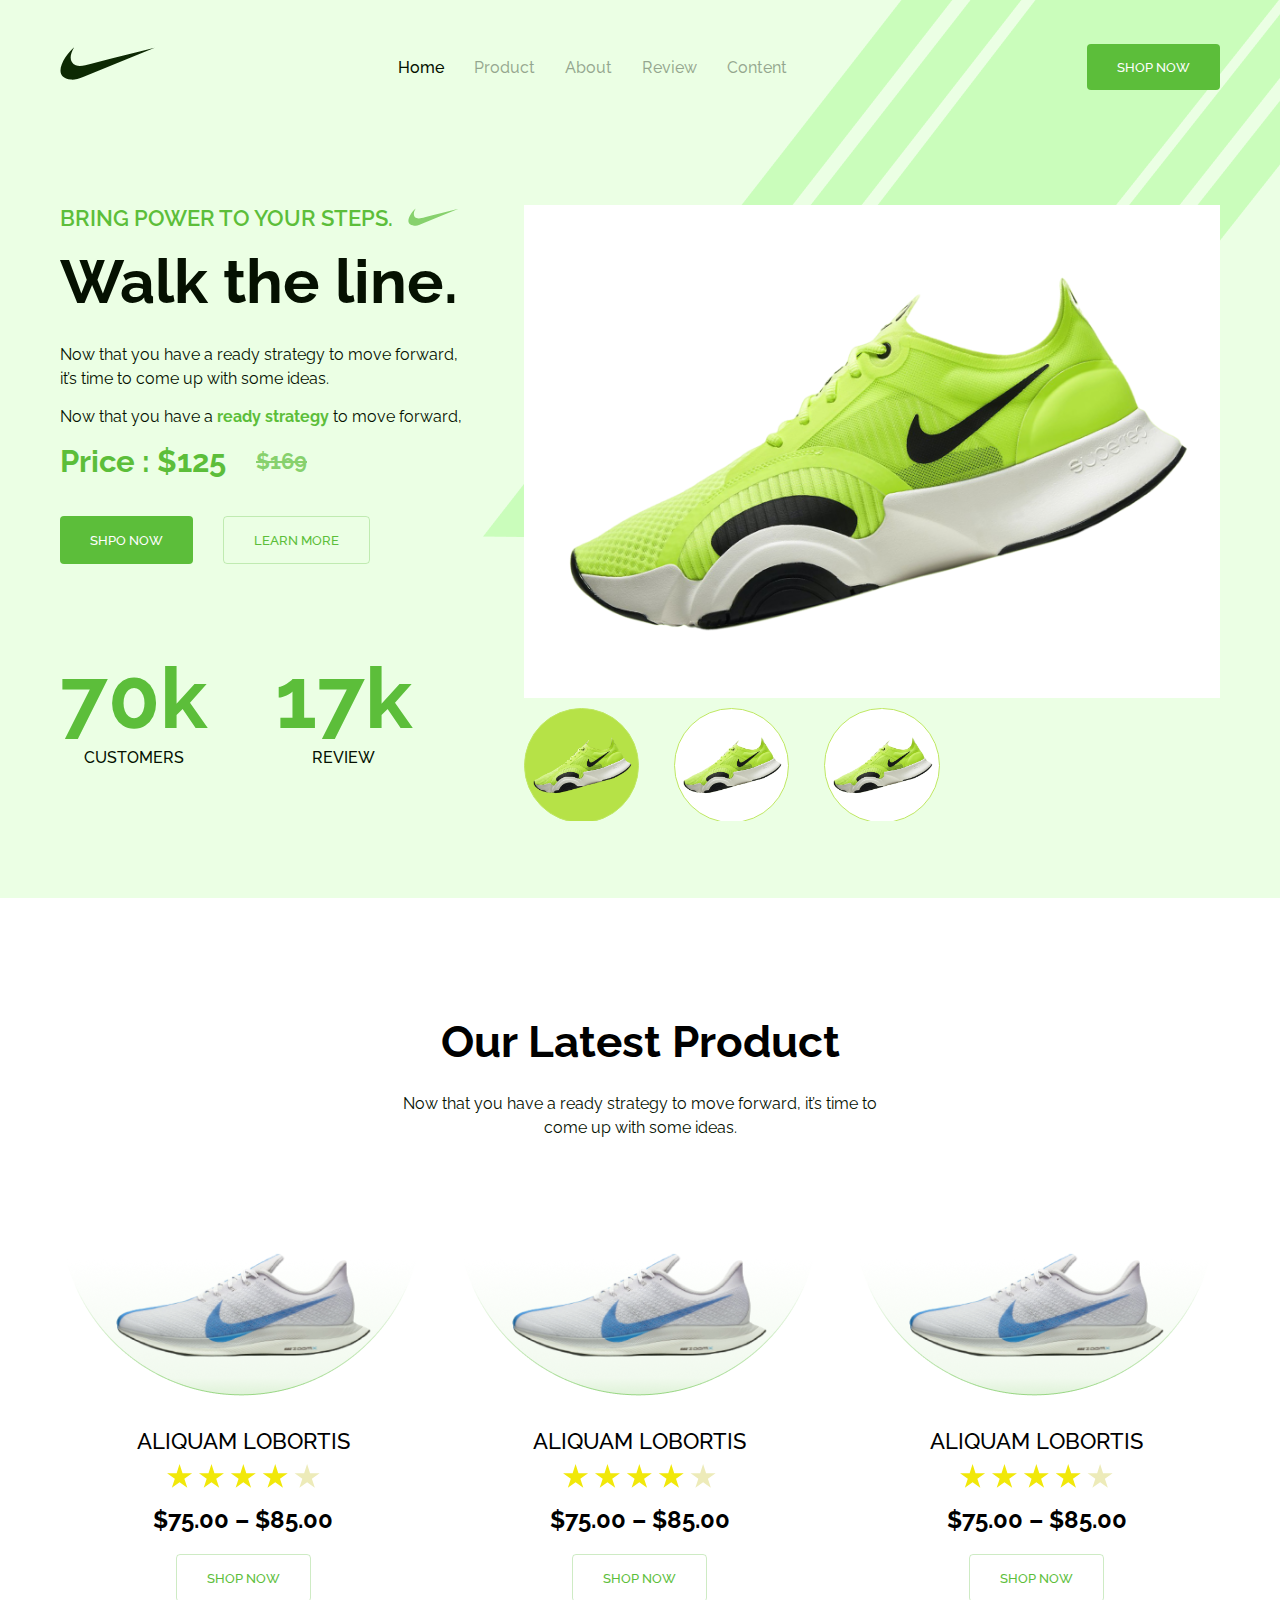
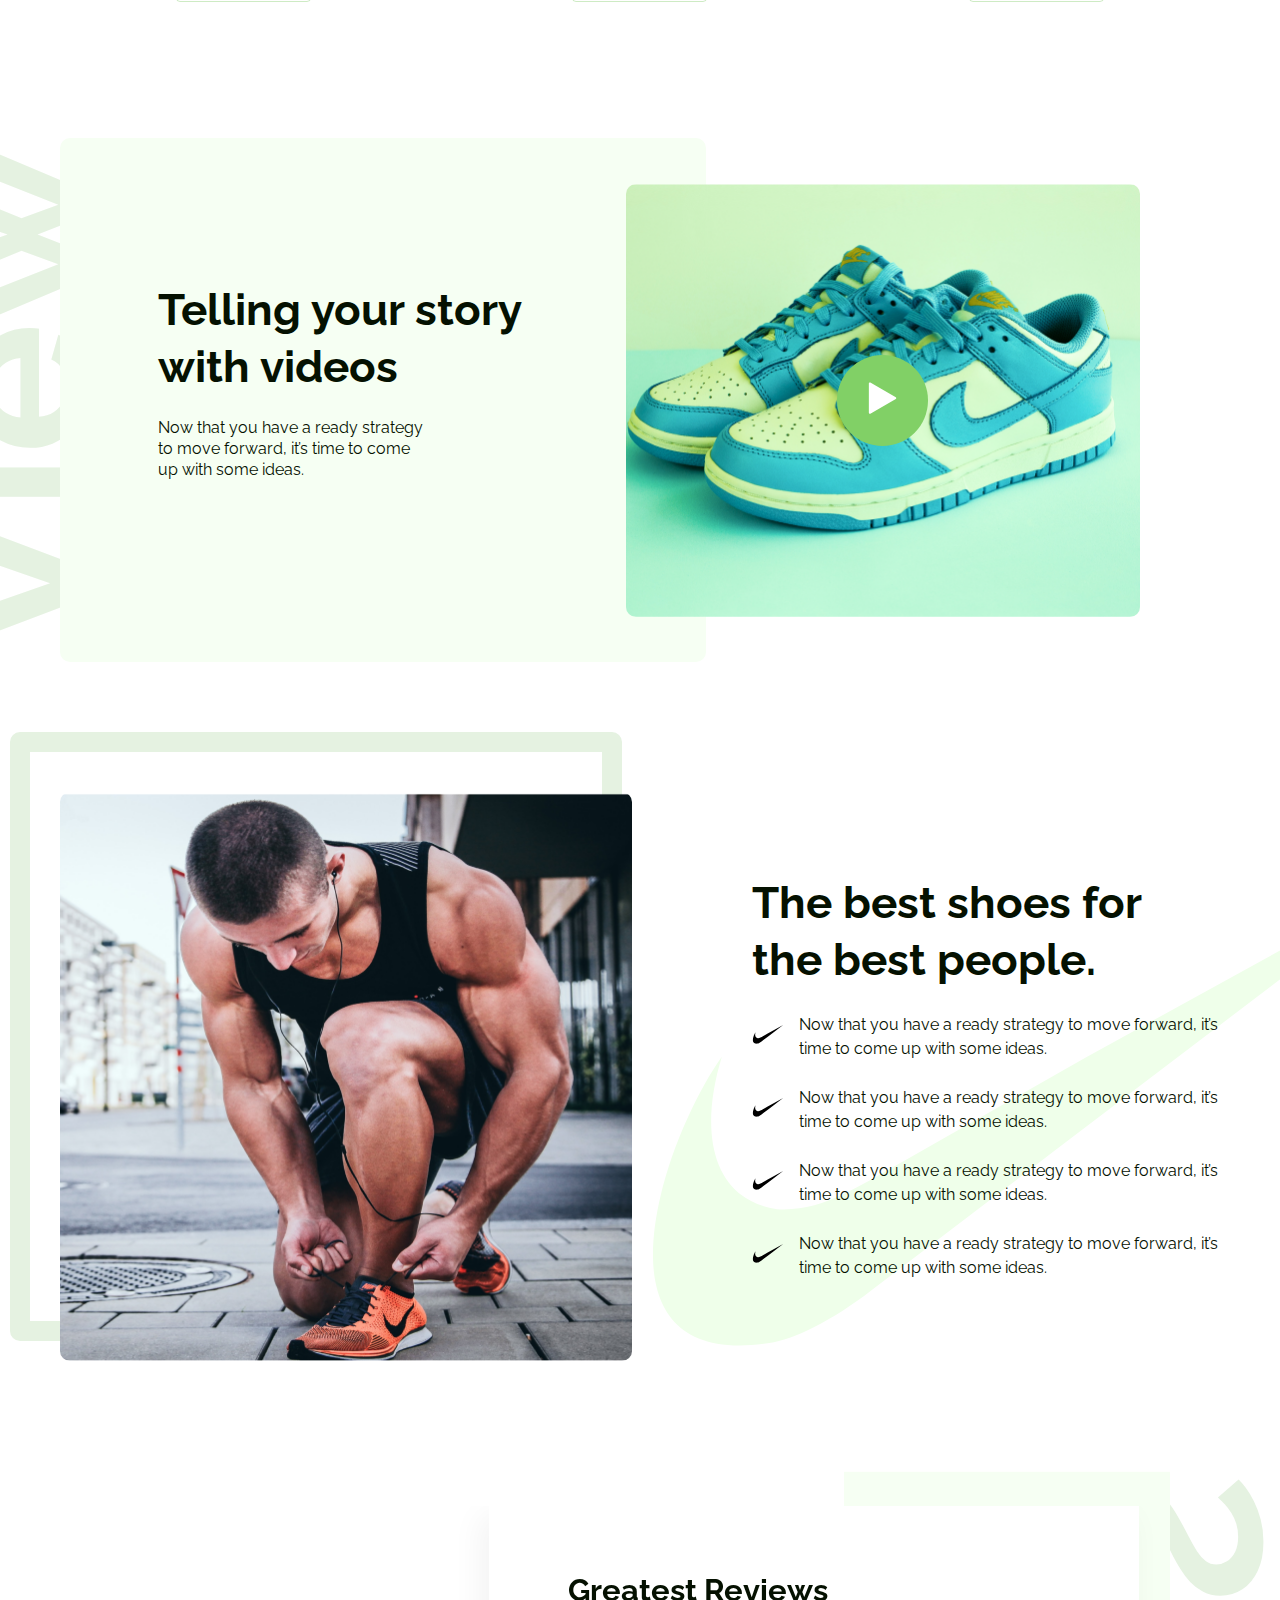
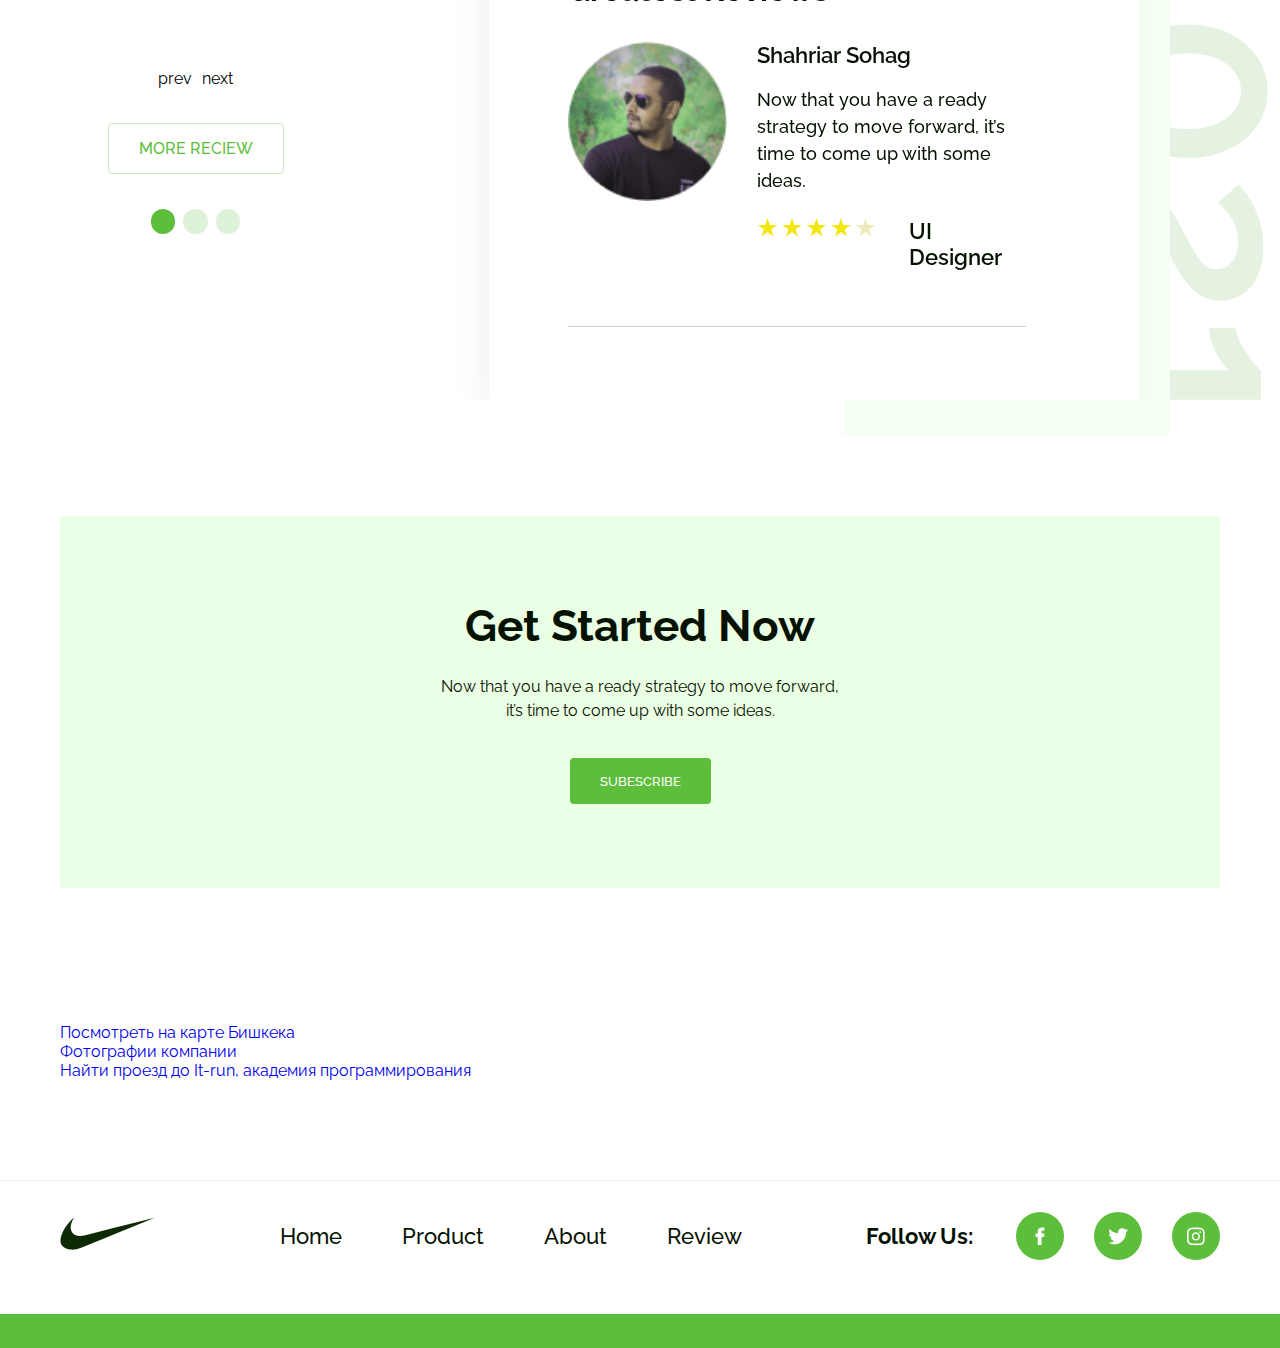
==== commit 5c17f83e: "add: link" ====
--- a/index.html
+++ b/index.html
@@ -27,6 +27,7 @@
                     <a href="#" class="header__link">Product</a>
                     <a href="#" class="header__link">About</a>
                     <a href="#" class="header__link">Review</a>
+                    <a href="#" class="header__link">Content</a>
                 </div>
 
                 <button class="header__btn button">Shop now</button>
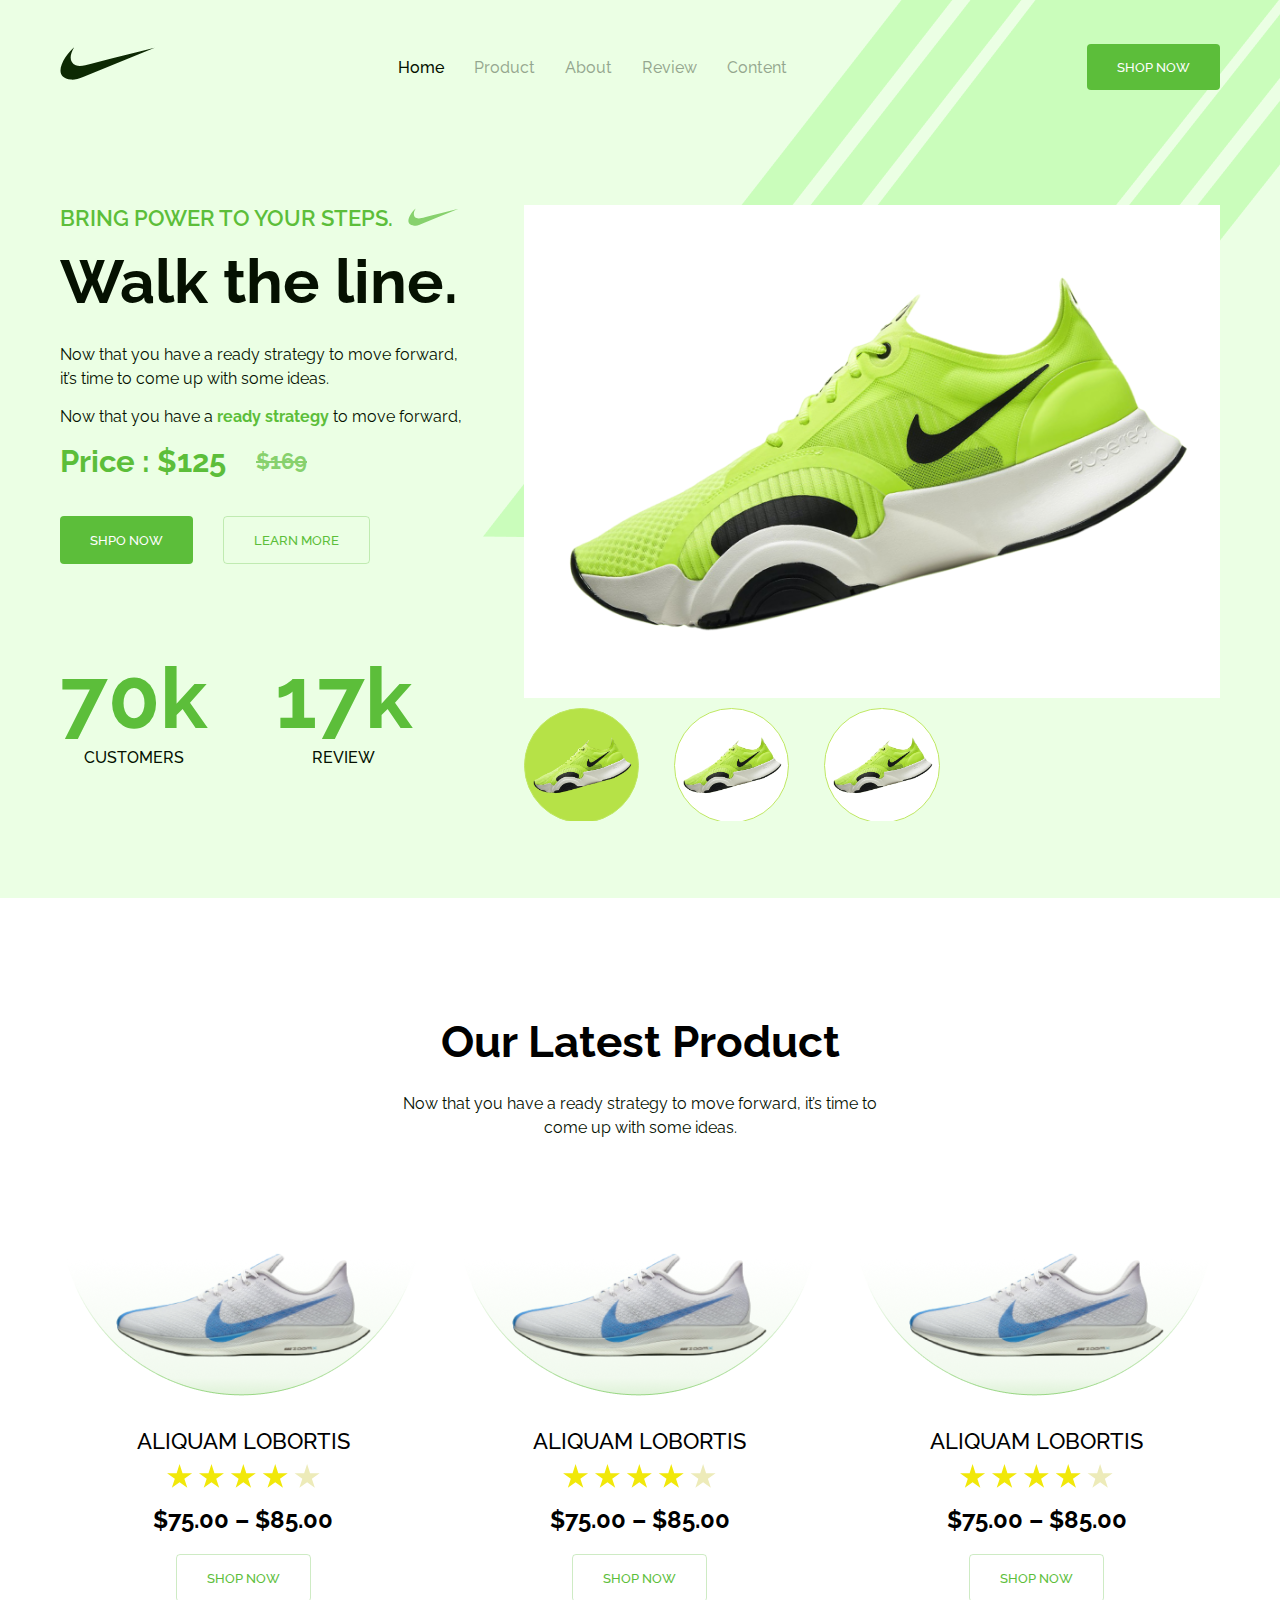
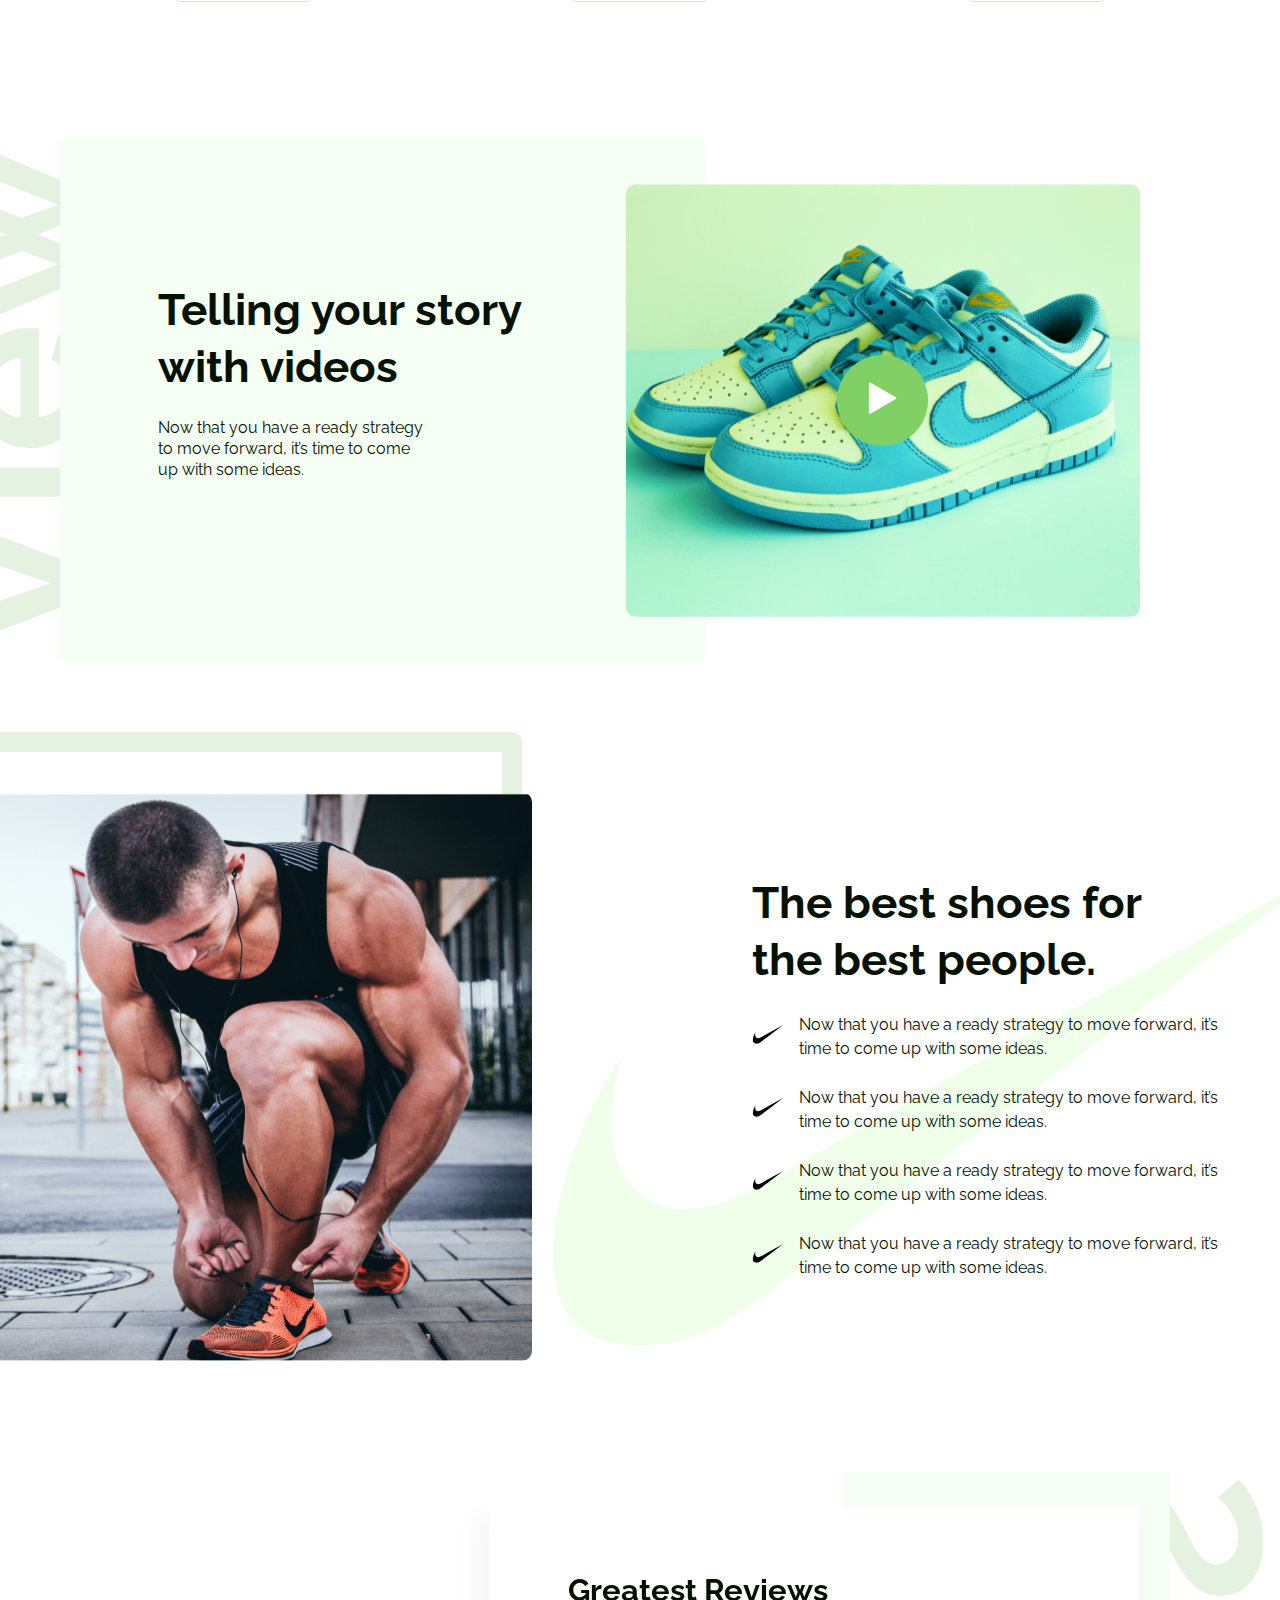
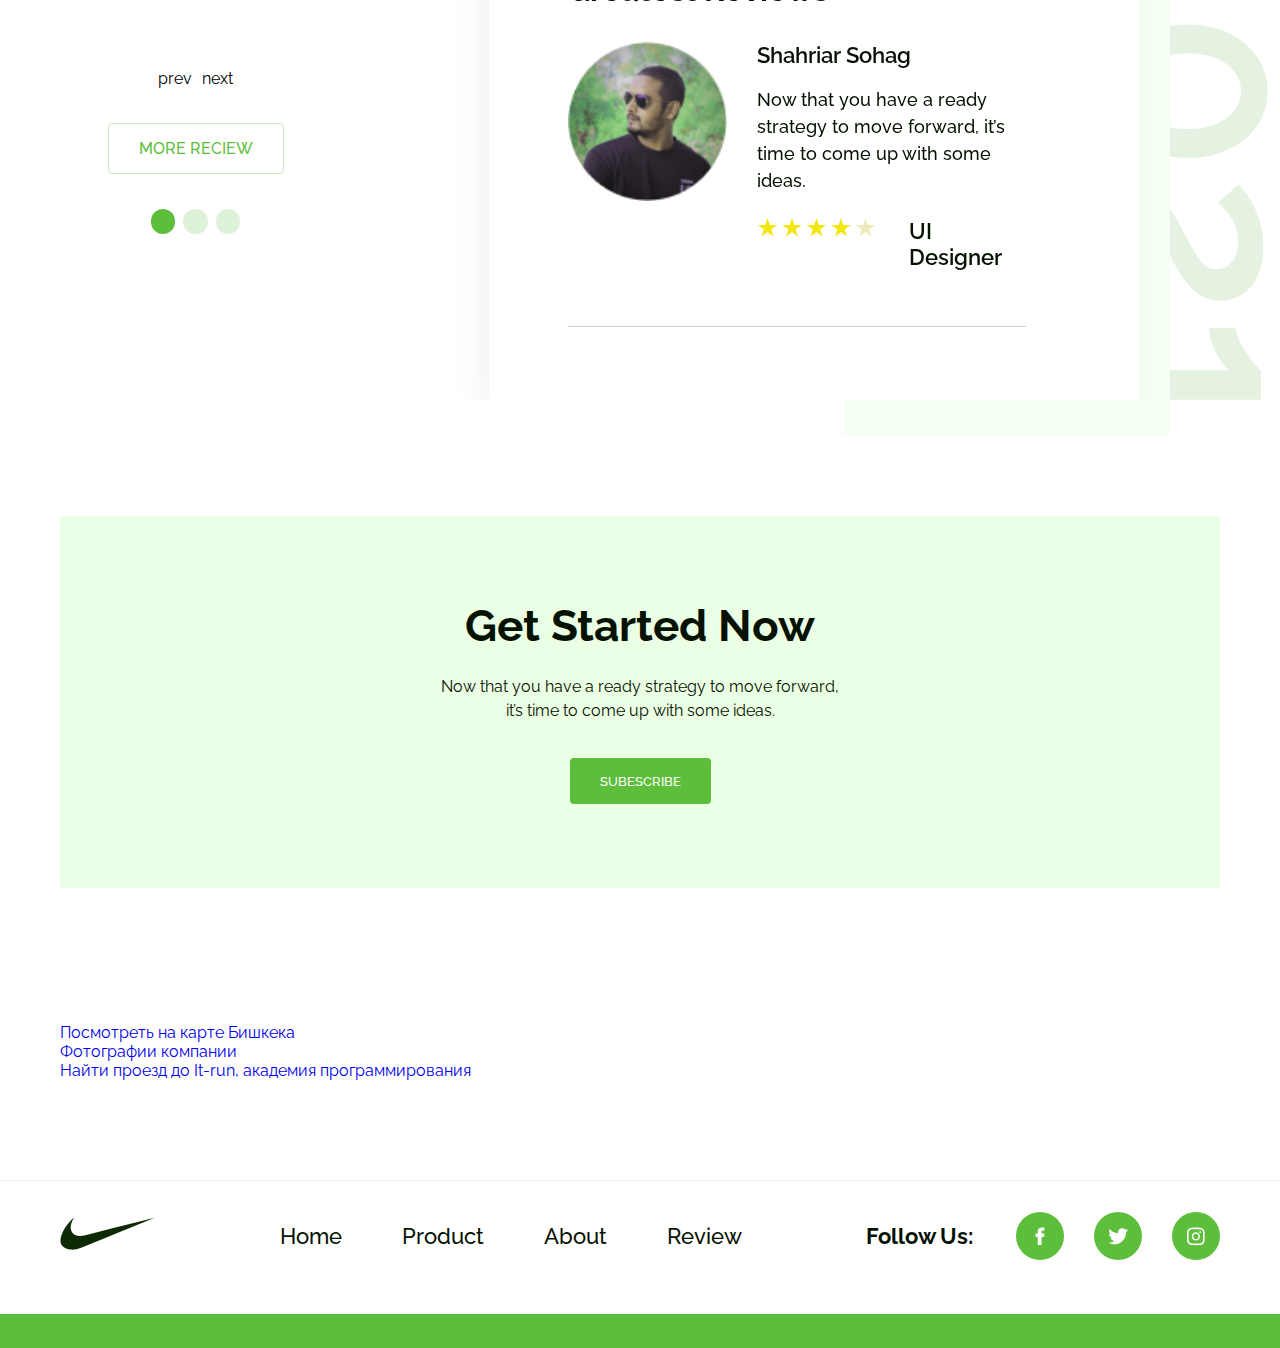
==== commit 168d007d: "add: layout" ====
--- a/index.html
+++ b/index.html
@@ -2,9 +2,27 @@
 <html lang="en">
 <head>
     <meta charset="UTF-8">
-    <meta name="viewport"
-          content="width=device-width, user-scalable=no, initial-scale=1.0, maximum-scale=1.0, minimum-scale=1.0">
-    <meta http-equiv="X-UA-Compatible" content="ie=edge">
+    <link rel="icon" href="./src/assets/logo.svg"/>
+    <meta name="viewport" content="width=device-width, initial-scale=1"/>
+    <meta http-equiv="X-UA-Compatible" content="IE=edge" />
+    <meta name="author" content="Akdil">
+    <meta name="robots" content="index, follow">
+    <meta name="theme-color" content="#fff, #5CBE3A"/>
+    <link rel="apple-touch-icon" href="./src/assets/logo.svg"/>
+<!--    <link rel="manifest" href="/manifest.json"/>-->
+    <meta name="description" content="Store Shoes in Bishkek">
+    <meta name="keywords" content="Shoes, Nike in Bishkek, Sneakers, Store Shoes">
+    <meta property="og:url" content="https://nike.kg/">
+    <meta property="og:type" content="store">
+    <meta property="og:title" content="Nike">
+    <meta property="og:description" content="Store Shoes in Bishkek">
+    <meta property="og:image" content="https://nike.kg/logo.svg">
+    <meta name="twitter:card" content="summary_large_image">
+    <meta property="twitter:domain" content="nike.kg">
+    <meta property="twitter:url" content="https://nike.kg/">
+    <meta name="twitter:title" content="Nike">
+    <meta name="twitter:description" content="Store Shoes in Bishkek">
+    <meta name="twitter:image" content="https://nike.kg/logo.svg">
     <title>Nike</title>
     <link
             rel="stylesheet"
--- a/src/styles/style.css
+++ b/src/styles/style.css
@@ -701,6 +701,7 @@
   background: url("../assets/best.png") center/cover;
   border-radius: 10px;
   position: relative;
+  left: -100px;
 }
 .best__left::before {
   content: "";
@@ -721,7 +722,7 @@
   content: url("../assets/best-icon.svg");
   position: absolute;
   z-index: -1;
-  left: -100px;
+  left: -200px;
 }
 .best__title {
   color: #051101;
@@ -755,6 +756,44 @@
   line-height: 150%; /* 24px */
 }
 
+@media (max-width: 1024px) {
+  .best__right::before {
+    display: none;
+  }
+  .best__left {
+    left: 0;
+  }
+}
+@media (max-width: 992px) {
+  .best__row {
+    -webkit-column-gap: 60px;
+       -moz-column-gap: 60px;
+            column-gap: 60px;
+  }
+}
+@media (max-width: 768px) {
+  .best__row {
+    -ms-flex-wrap: wrap;
+        flex-wrap: wrap;
+  }
+  .best__left, .best__right {
+    width: 100%;
+  }
+  .best__left {
+    height: 450px;
+    background-size: contain;
+    background-repeat: no-repeat;
+  }
+  .best__left::before {
+    width: 60%;
+    left: 30px;
+  }
+}
+@media (max-width: 676px) {
+  .best__left::before {
+    display: none;
+  }
+}
 .greatest {
   padding-bottom: 116px;
 }
@@ -906,6 +945,43 @@
   font-weight: 600;
 }
 
+@media (max-width: 1024px) {
+  .greatest__block::after {
+    display: none;
+  }
+}
+@media (max-width: 768px) {
+  .greatest__row {
+    -webkit-box-orient: vertical;
+    -webkit-box-direction: reverse;
+        -ms-flex-direction: column-reverse;
+            flex-direction: column-reverse;
+    row-gap: 20px;
+  }
+  .greatest__pagination {
+    width: 100%;
+  }
+  .greatest__block {
+    width: 100%;
+  }
+}
+@media (max-width: 576px) {
+  .greatest__info {
+    width: 100%;
+    padding: 66px 70px 73px 70px;
+  }
+  .greatest__user {
+    -webkit-box-orient: vertical;
+    -webkit-box-direction: normal;
+        -ms-flex-direction: column;
+            flex-direction: column;
+    row-gap: 20px;
+  }
+  .greatest__user-img {
+    width: 100px !important;
+    height: 100px !important;
+  }
+}
 .started {
   padding-bottom: 135px;
 }
@@ -926,6 +1002,25 @@
   margin: 24px 0 35px;
 }
 
+@media (max-width: 425px) {
+  .started__title {
+    font-size: 42px;
+  }
+  .started__text {
+    font-size: 12px;
+  }
+  .started__content {
+    padding: 40px 0;
+  }
+}
+@media (max-width: 375px) {
+  .started__title {
+    font-size: 24px;
+  }
+  .started__text {
+    font-size: 8px;
+  }
+}
 .footer {
   border-top: 1px solid rgba(0, 0, 0, 0.062745098);
 }
@@ -996,4 +1091,35 @@
 .footer__line {
   height: 34px;
   background: #5CBE3A;
+}
+
+@media (max-width: 992px) {
+  .footer__nav {
+    -webkit-box-orient: vertical;
+    -webkit-box-direction: normal;
+        -ms-flex-direction: column;
+            flex-direction: column;
+    row-gap: 30px;
+  }
+}
+@media (max-width: 425px) {
+  .footer__menu {
+    -ms-flex-wrap: wrap;
+        flex-wrap: wrap;
+    gap: 10px;
+  }
+  .footer__link {
+    width: calc(50% - 5px);
+    text-align: center;
+  }
+}
+@media (max-width: 375px) {
+  .footer__media {
+    -webkit-column-gap: 40px;
+       -moz-column-gap: 40px;
+            column-gap: 40px;
+  }
+  .footer__media-title {
+    font-size: 18px;
+  }
 }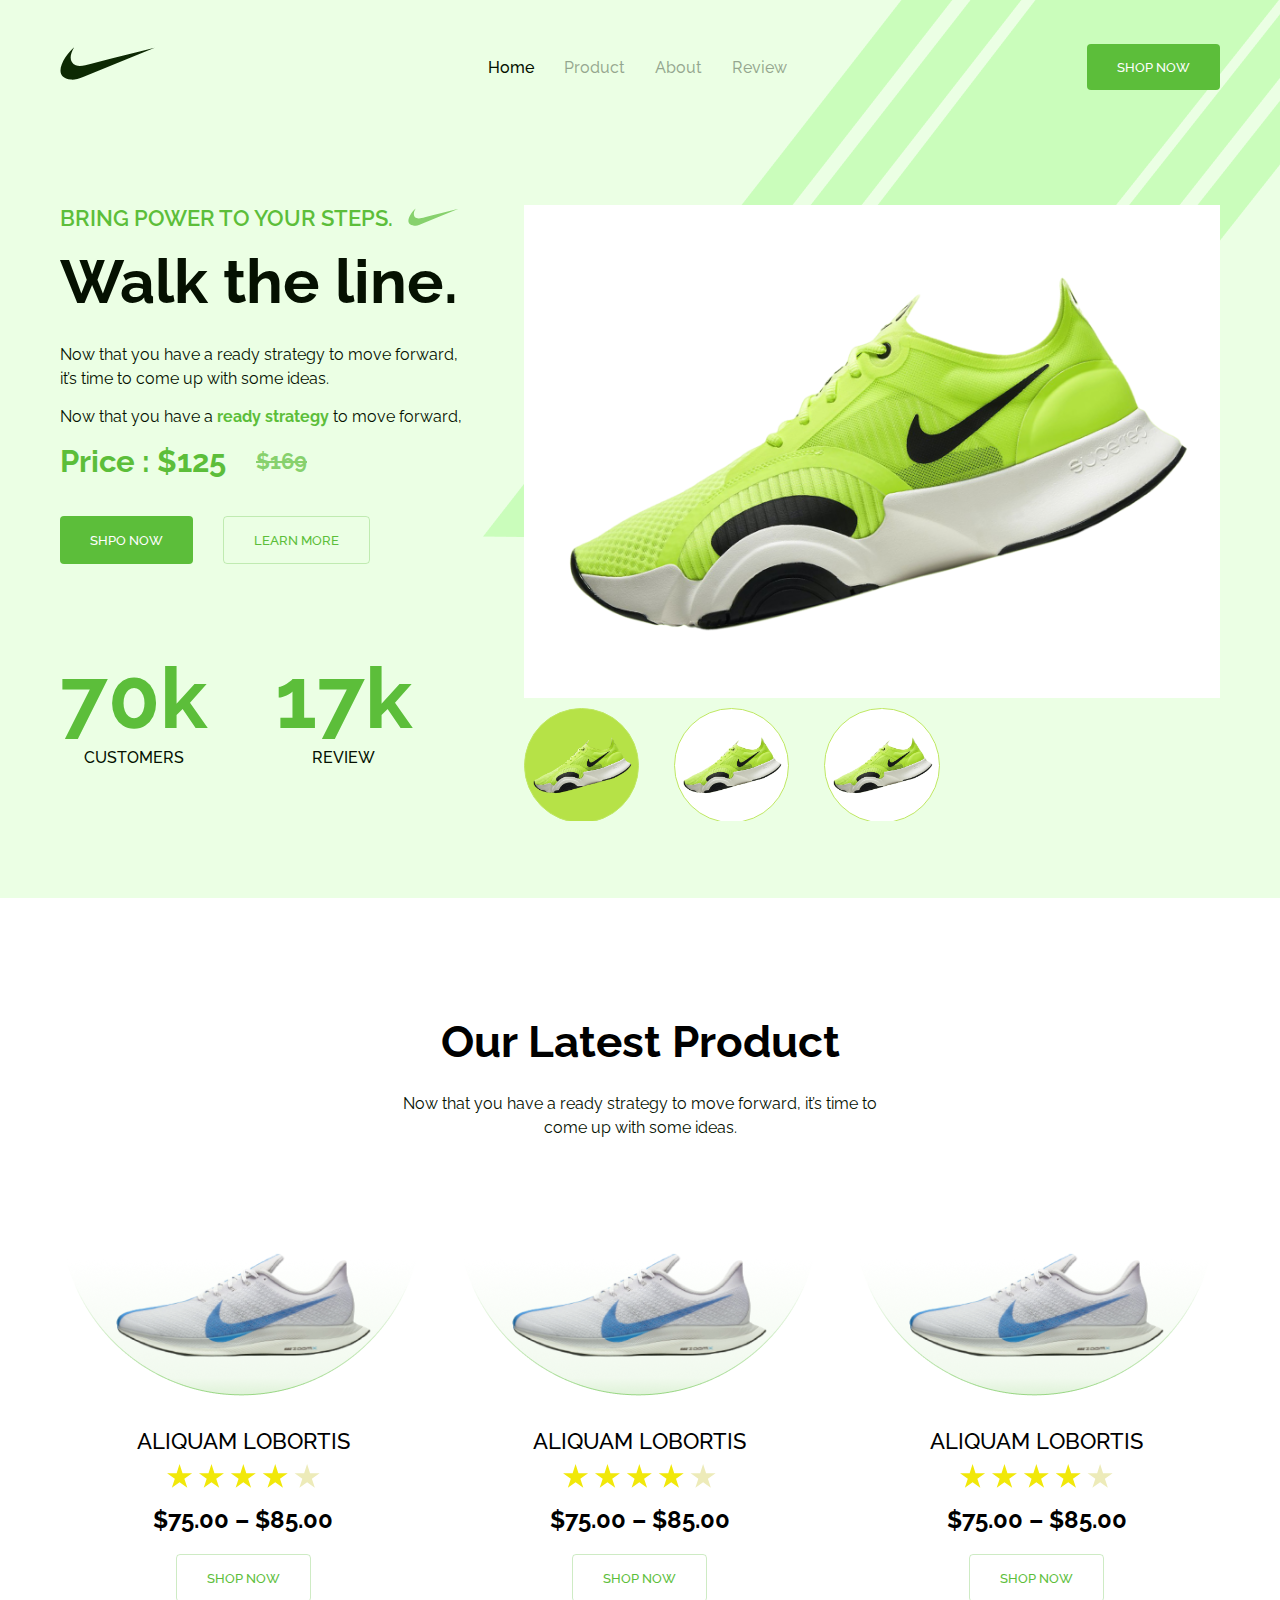
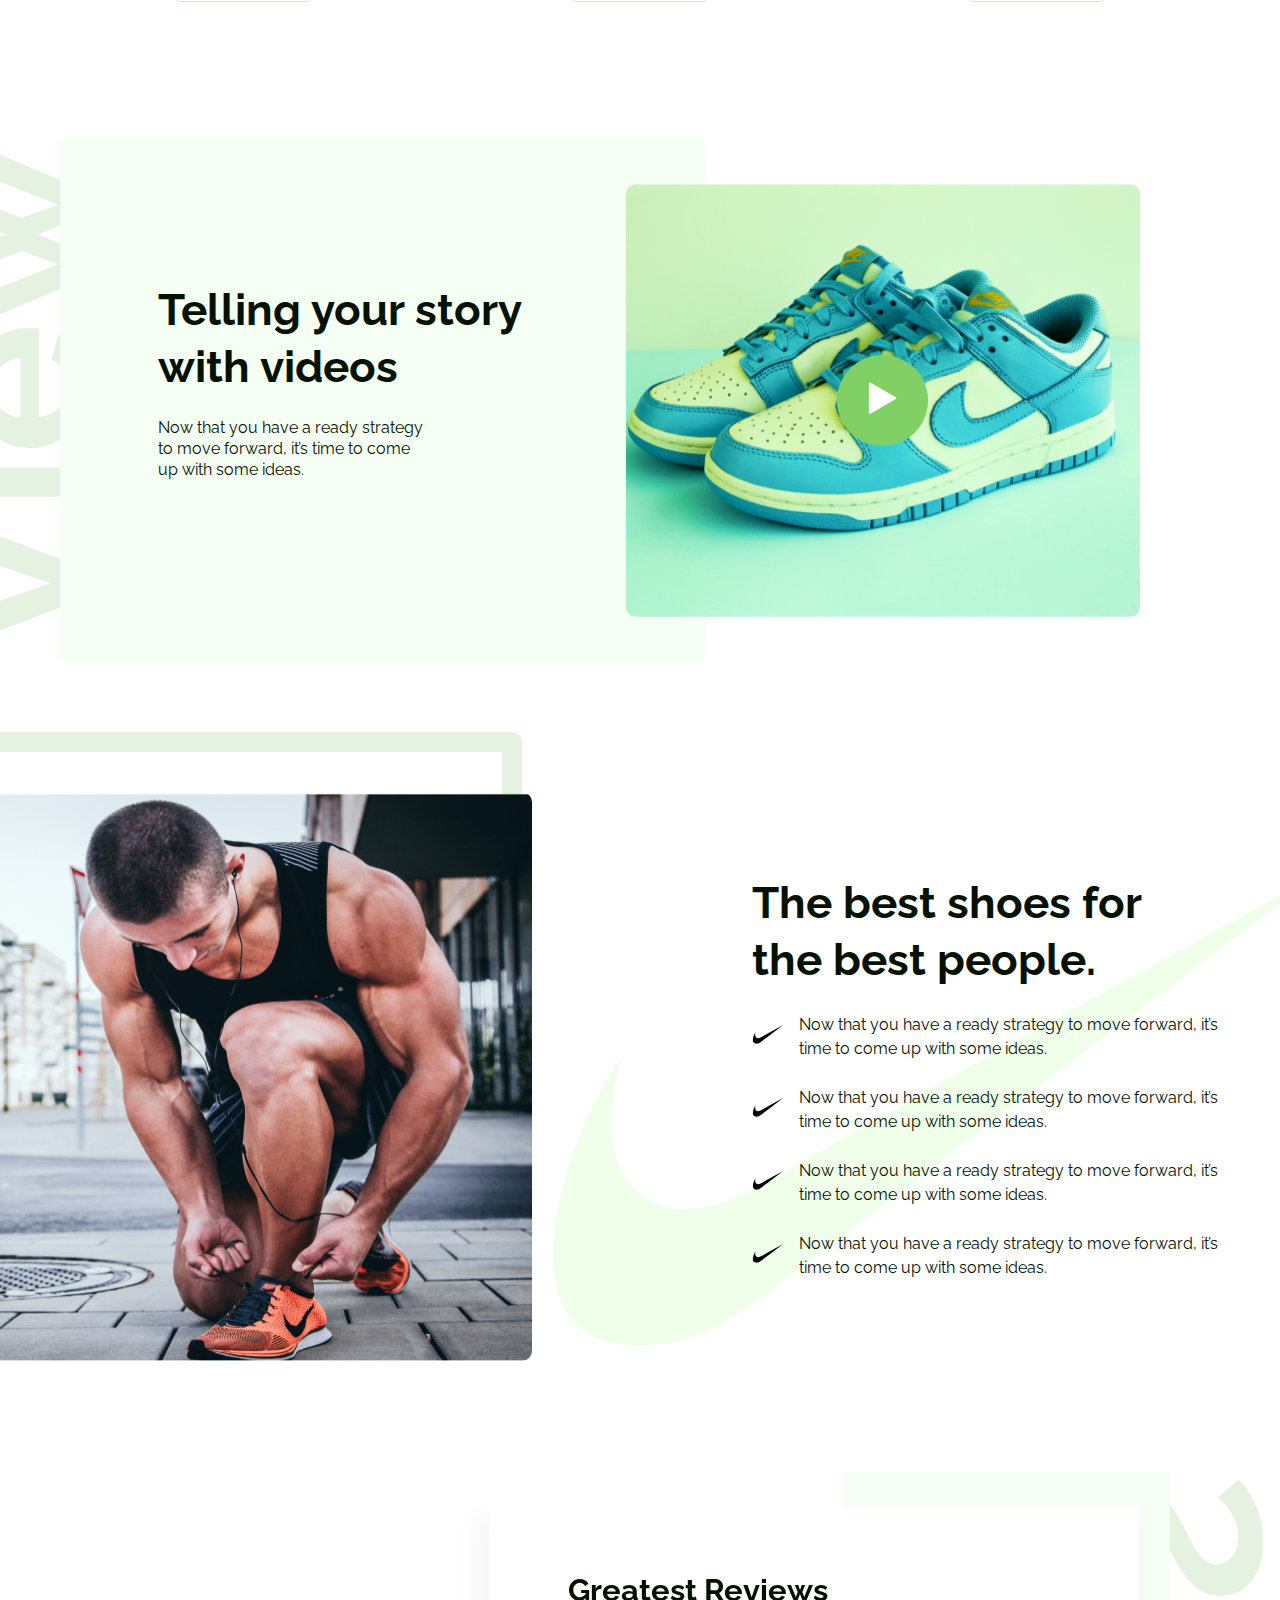
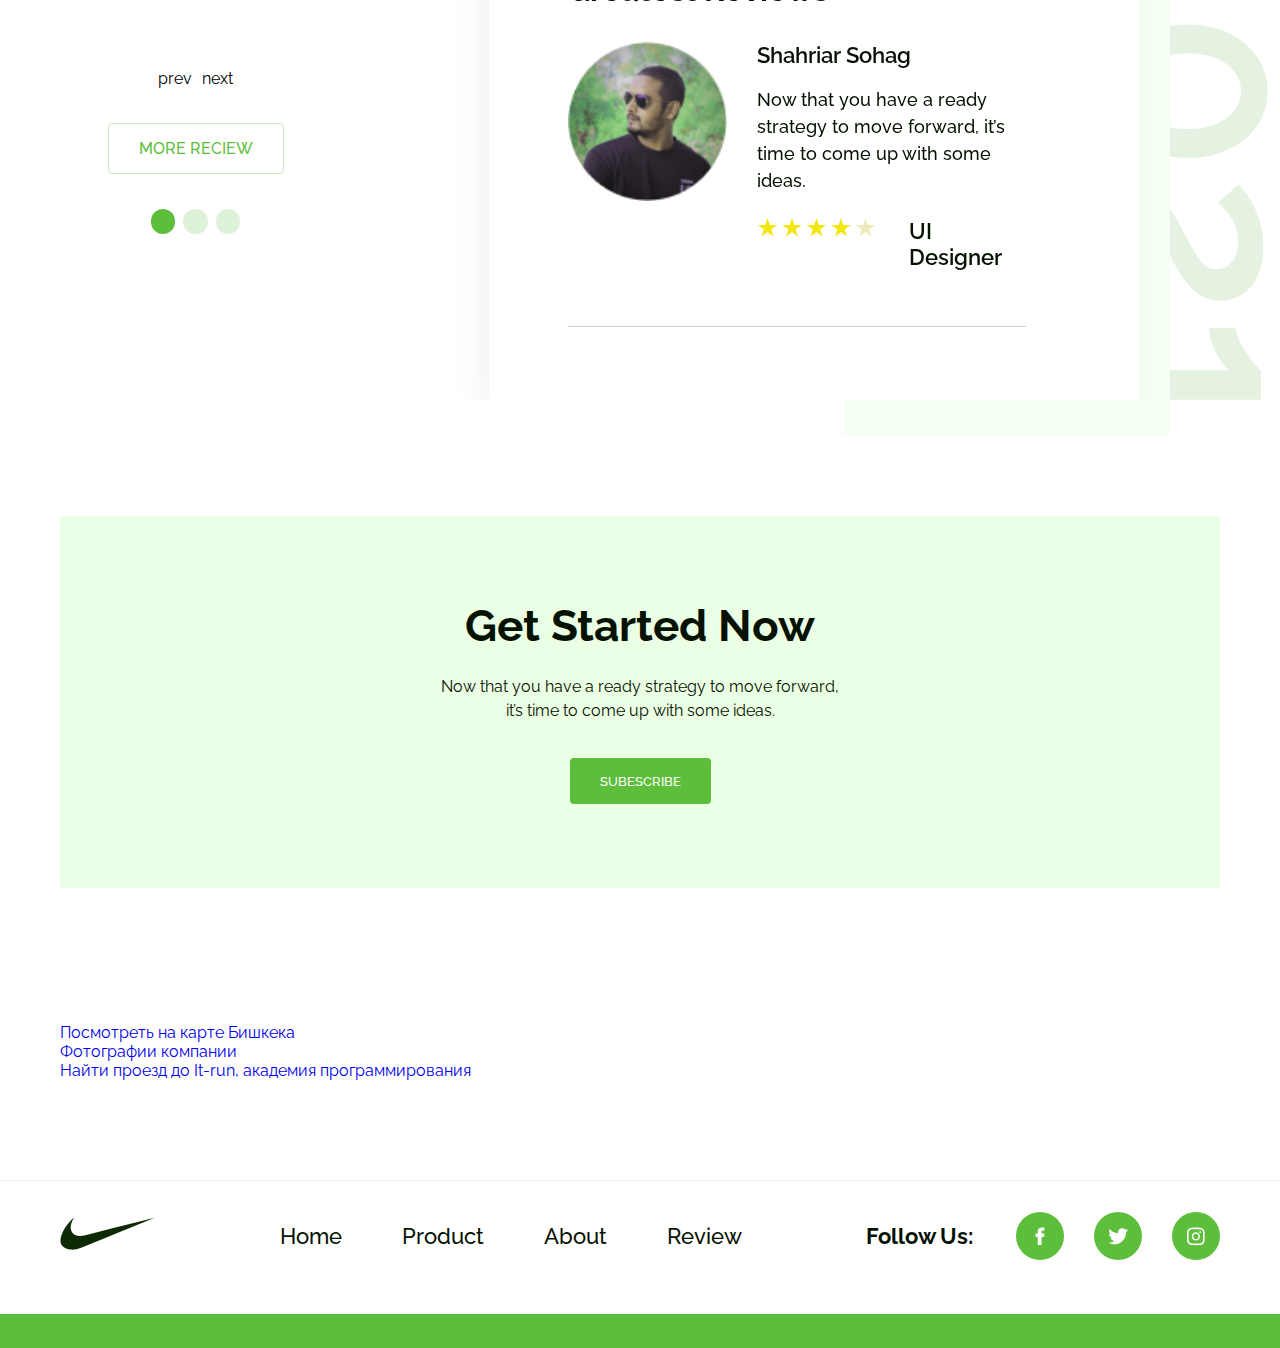
==== commit 6c870766: "add: new pages" ====
--- a/index.html
+++ b/index.html
@@ -42,10 +42,9 @@
             <div class="header__burger-menu">
                 <div class="header__links">
                     <a href="#" class="header__link active">Home</a>
-                    <a href="#" class="header__link">Product</a>
-                    <a href="#" class="header__link">About</a>
-                    <a href="#" class="header__link">Review</a>
-                    <a href="#" class="header__link">Content</a>
+                    <a href="./src/pages/product/index.html" class="header__link">Product</a>
+                    <a href="./src/pages/about/index.html" class="header__link">About</a>
+                    <a href="./src/pages/review/index.html" class="header__link">Review</a>
                 </div>
 
                 <button class="header__btn button">Shop now</button>
@@ -511,8 +510,6 @@
     <div class="footer__line"></div>
 </footer>
 
-
-
 <div class="overlay">
     <form class="form" action="https://api.sheetmonkey.io/form/vY4TmLmor1Yan5opA9bRRq" method="POST">
         <span class="close">x</span>
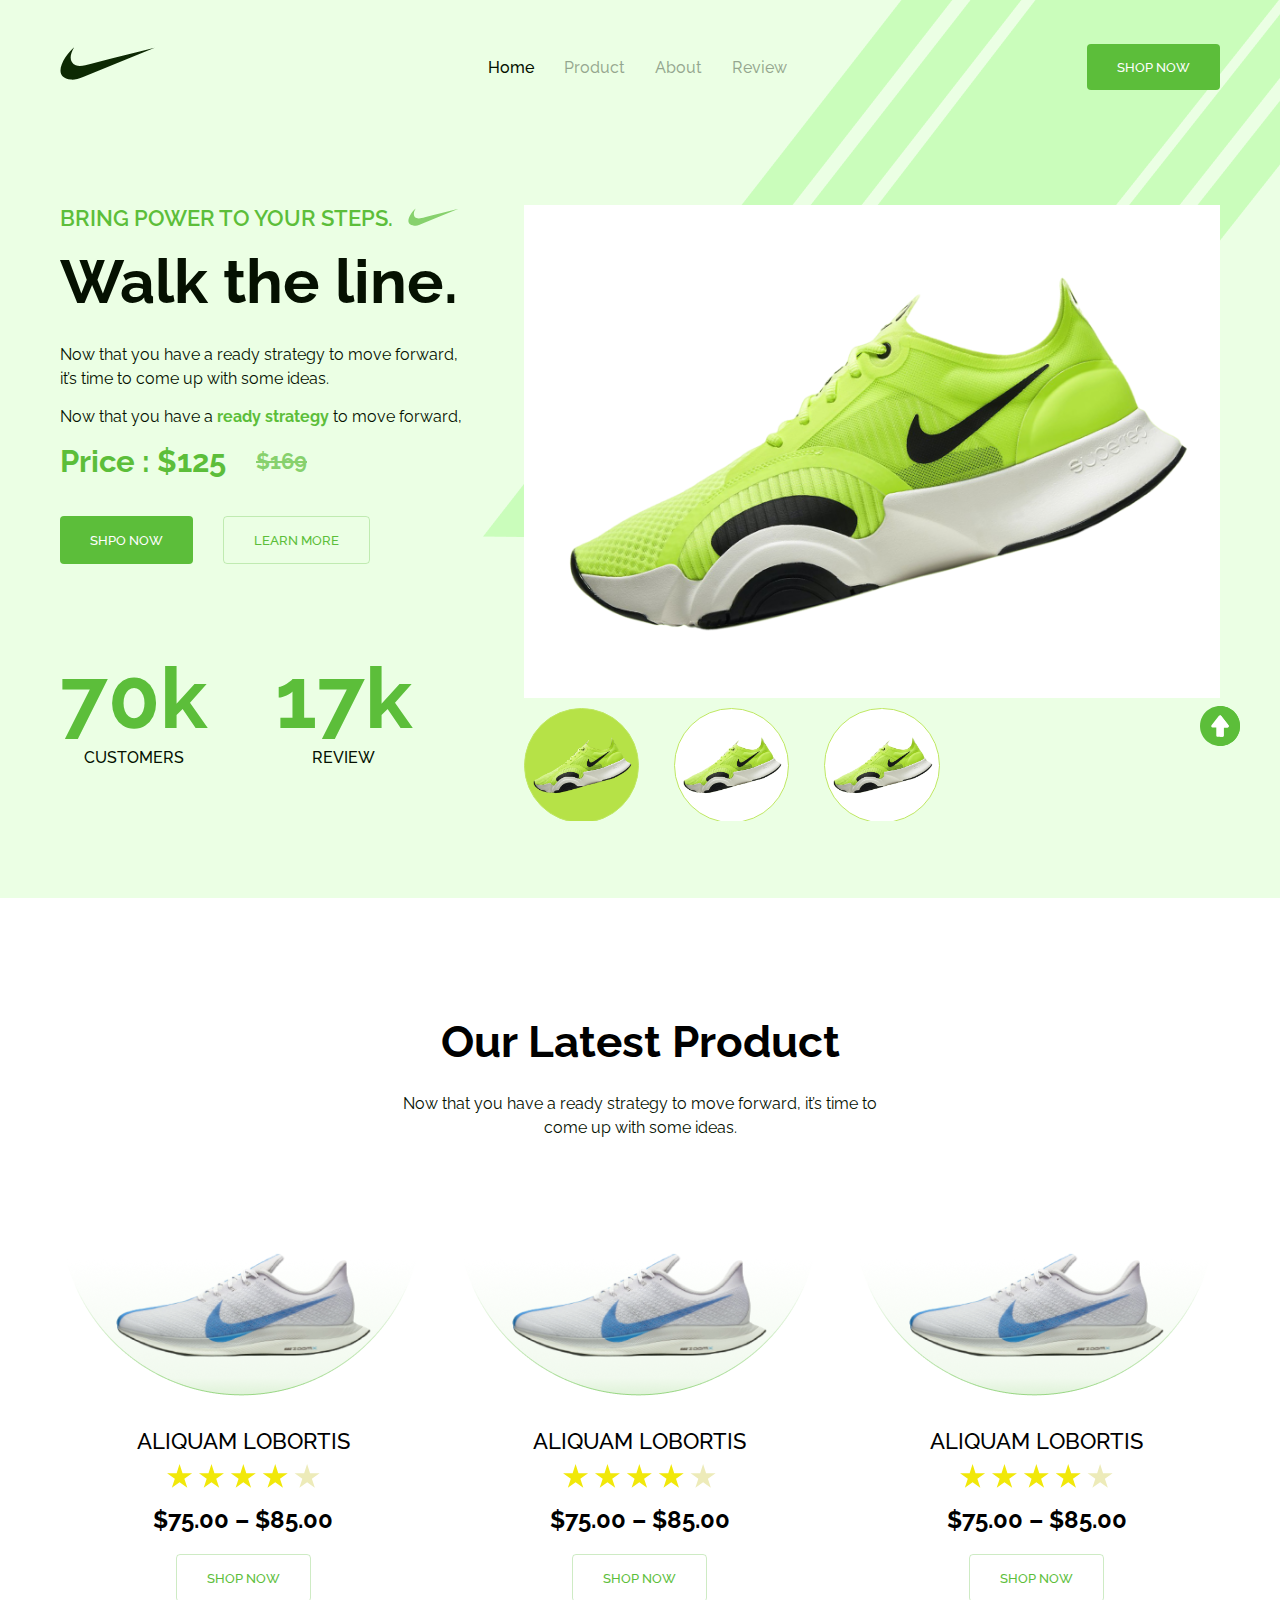
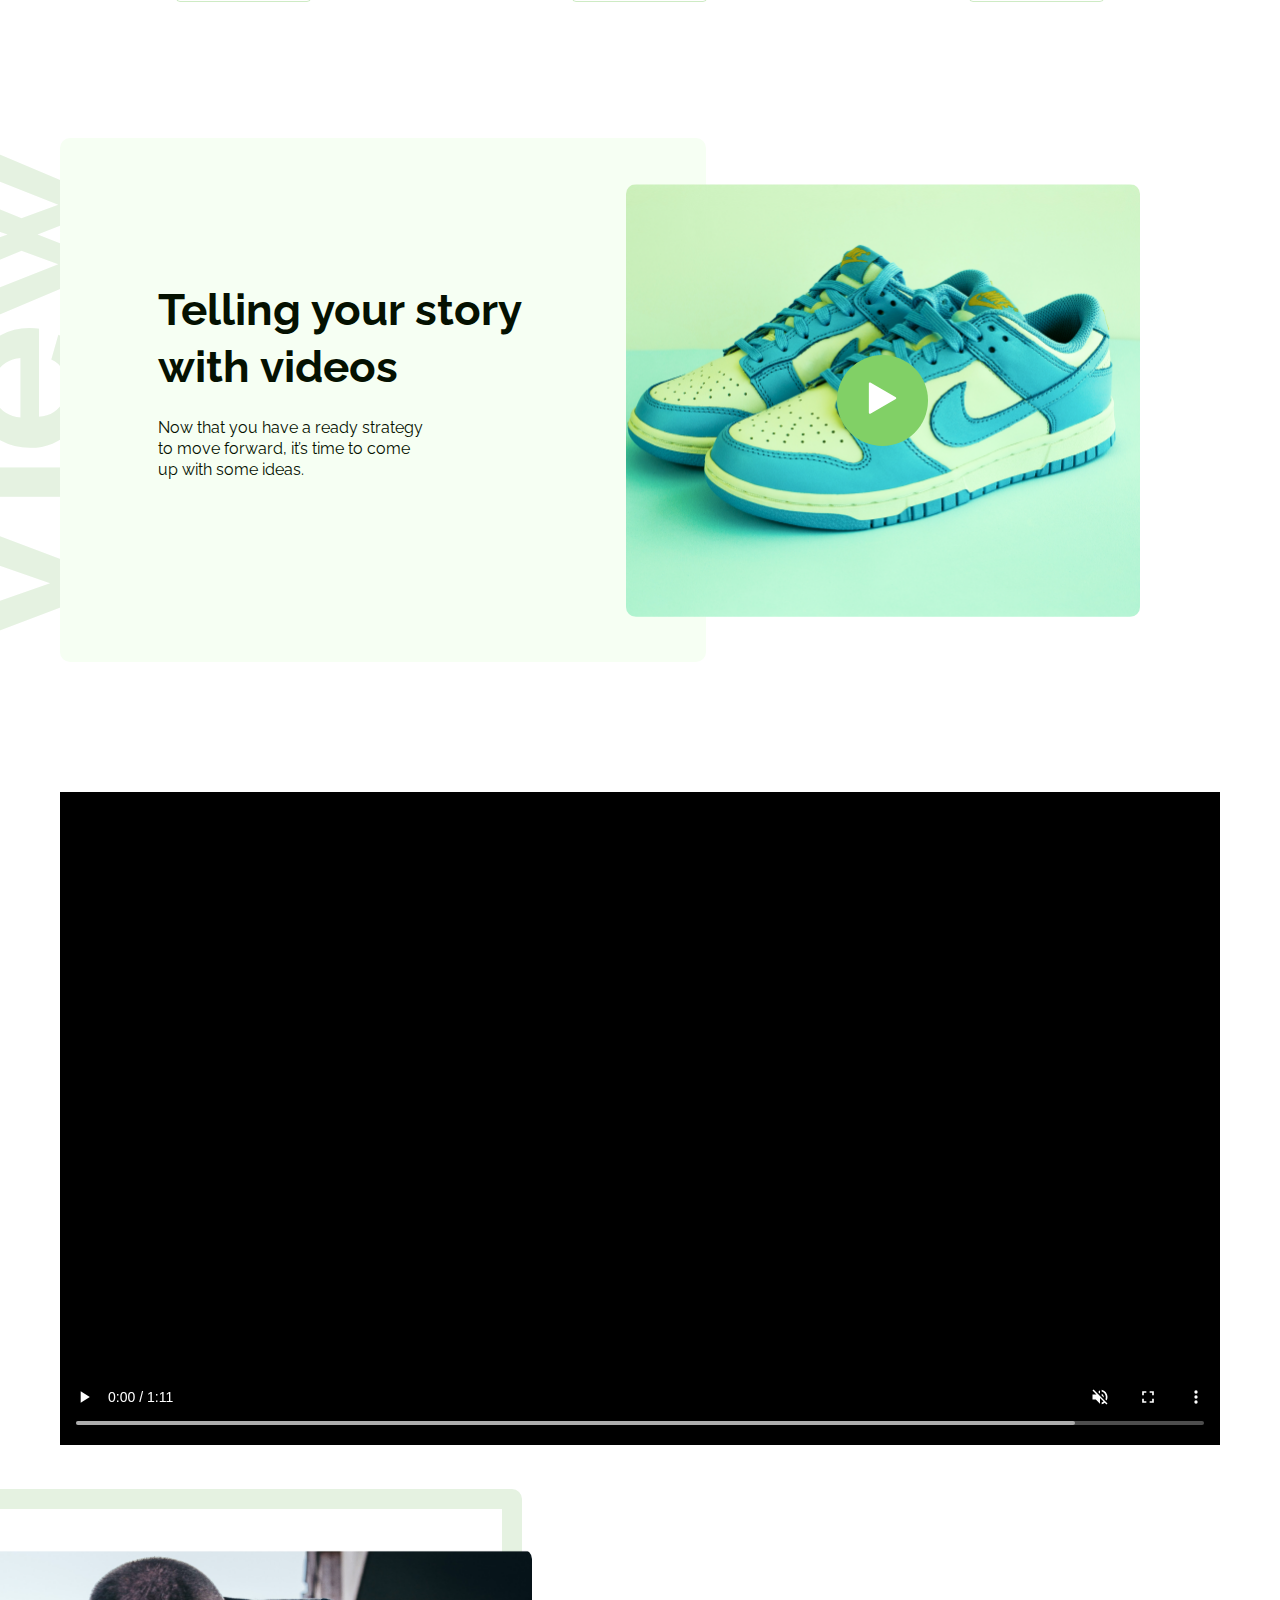
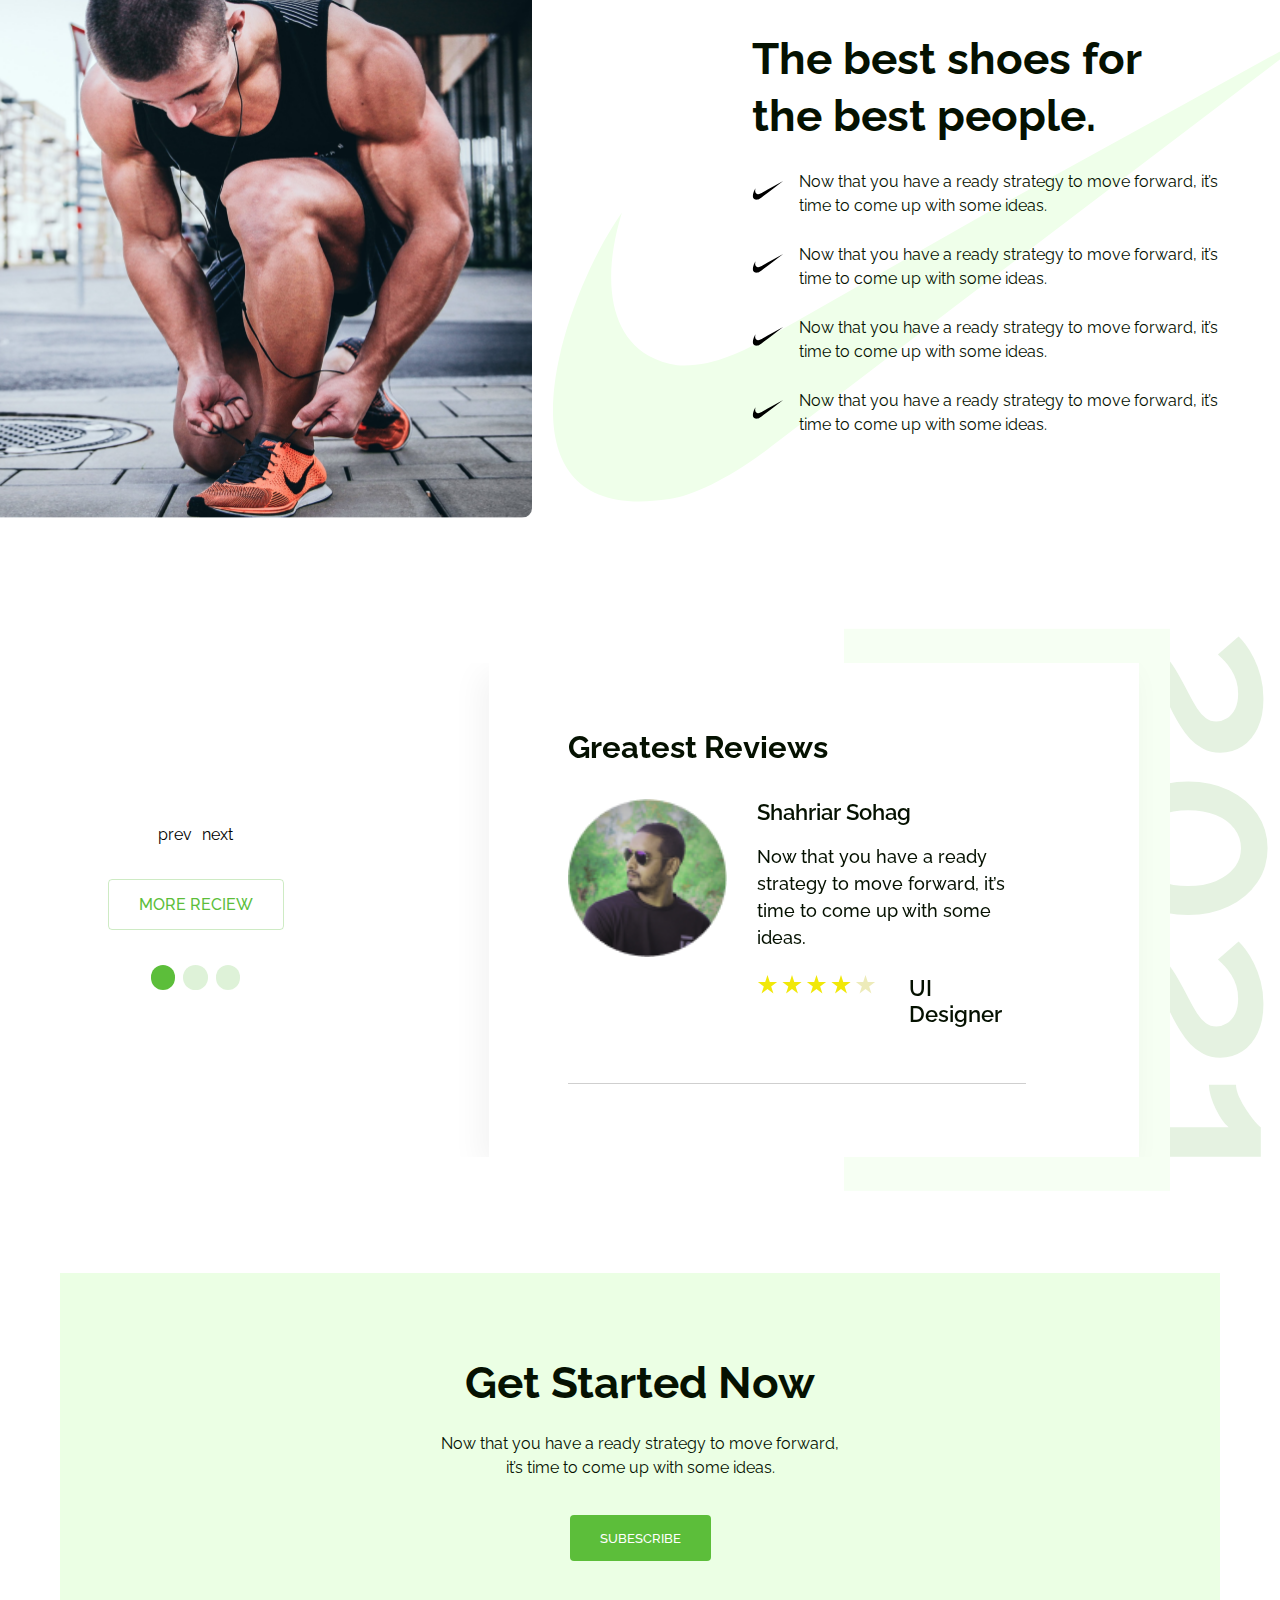
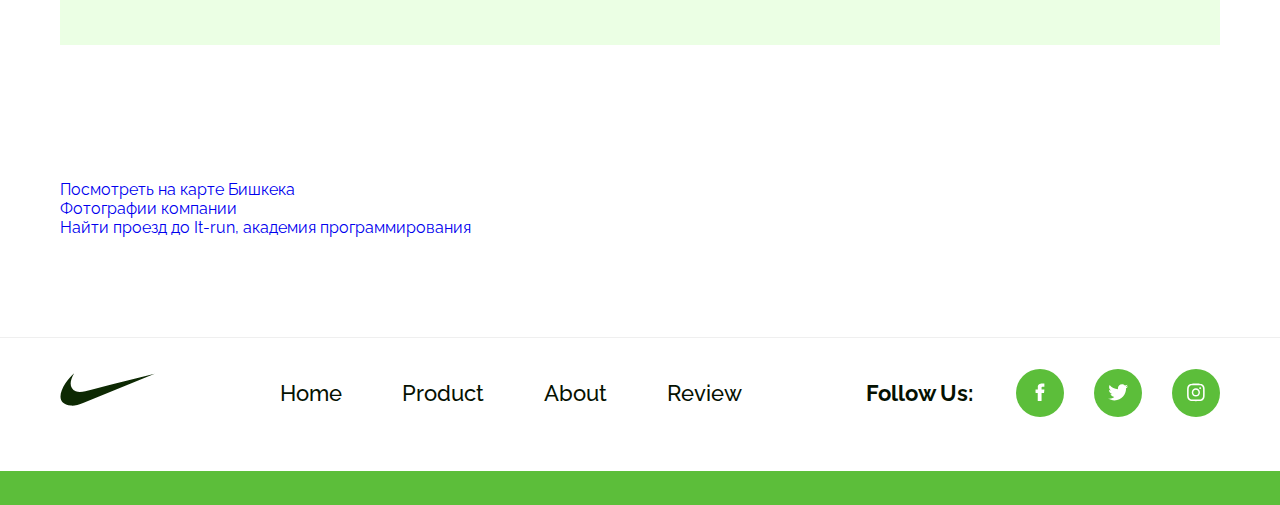
==== commit c4bf606f: "add: croll to top and animation" ====
--- a/index.html
+++ b/index.html
@@ -28,6 +28,7 @@
             rel="stylesheet"
             href="https://cdn.jsdelivr.net/npm/swiper@10/swiper-bundle.min.css"
     />
+    <link href="https://unpkg.com/aos@2.3.1/dist/aos.css" rel="stylesheet">
     <link rel="stylesheet" href="./src/styles/style.css">
 </head>
 <body>
@@ -226,6 +227,12 @@
                 </div>
 
             </div>
+        </div>
+    </section>
+    
+    <section style="padding-bottom: 100px">
+        <div class="container">
+            <video src="./src/assets/video.mp4" controls muted autoplay width="100%"></video>
         </div>
     </section>
 
@@ -525,7 +532,15 @@
     </form>
 </div>
 
+<a href="#" class="up-page" data-aos="fade-left">
+    <img src="./src/assets/up.svg" alt="">
+</a>
+
 <script src="https://cdn.jsdelivr.net/npm/swiper@10/swiper-bundle.min.js"></script>
+<script src="https://unpkg.com/aos@2.3.1/dist/aos.js"></script>
+<script>
+    AOS.init();
+</script>
 <script src="./src/js/index.js"></script>
 </body>
 </html>--- a/src/styles/style.css
+++ b/src/styles/style.css
@@ -9,6 +9,20 @@
   -webkit-transition: 0.5s;
   transition: 0.5s;
   font-family: "Raleway", sans-serif;
+}
+
+body {
+  scroll-behavior: smooth;
+}
+
+.up-page {
+  position: fixed;
+  bottom: 150px;
+  right: 40px;
+}
+.up-page img {
+  width: 40px;
+  height: 40px;
 }
 
 .container {
